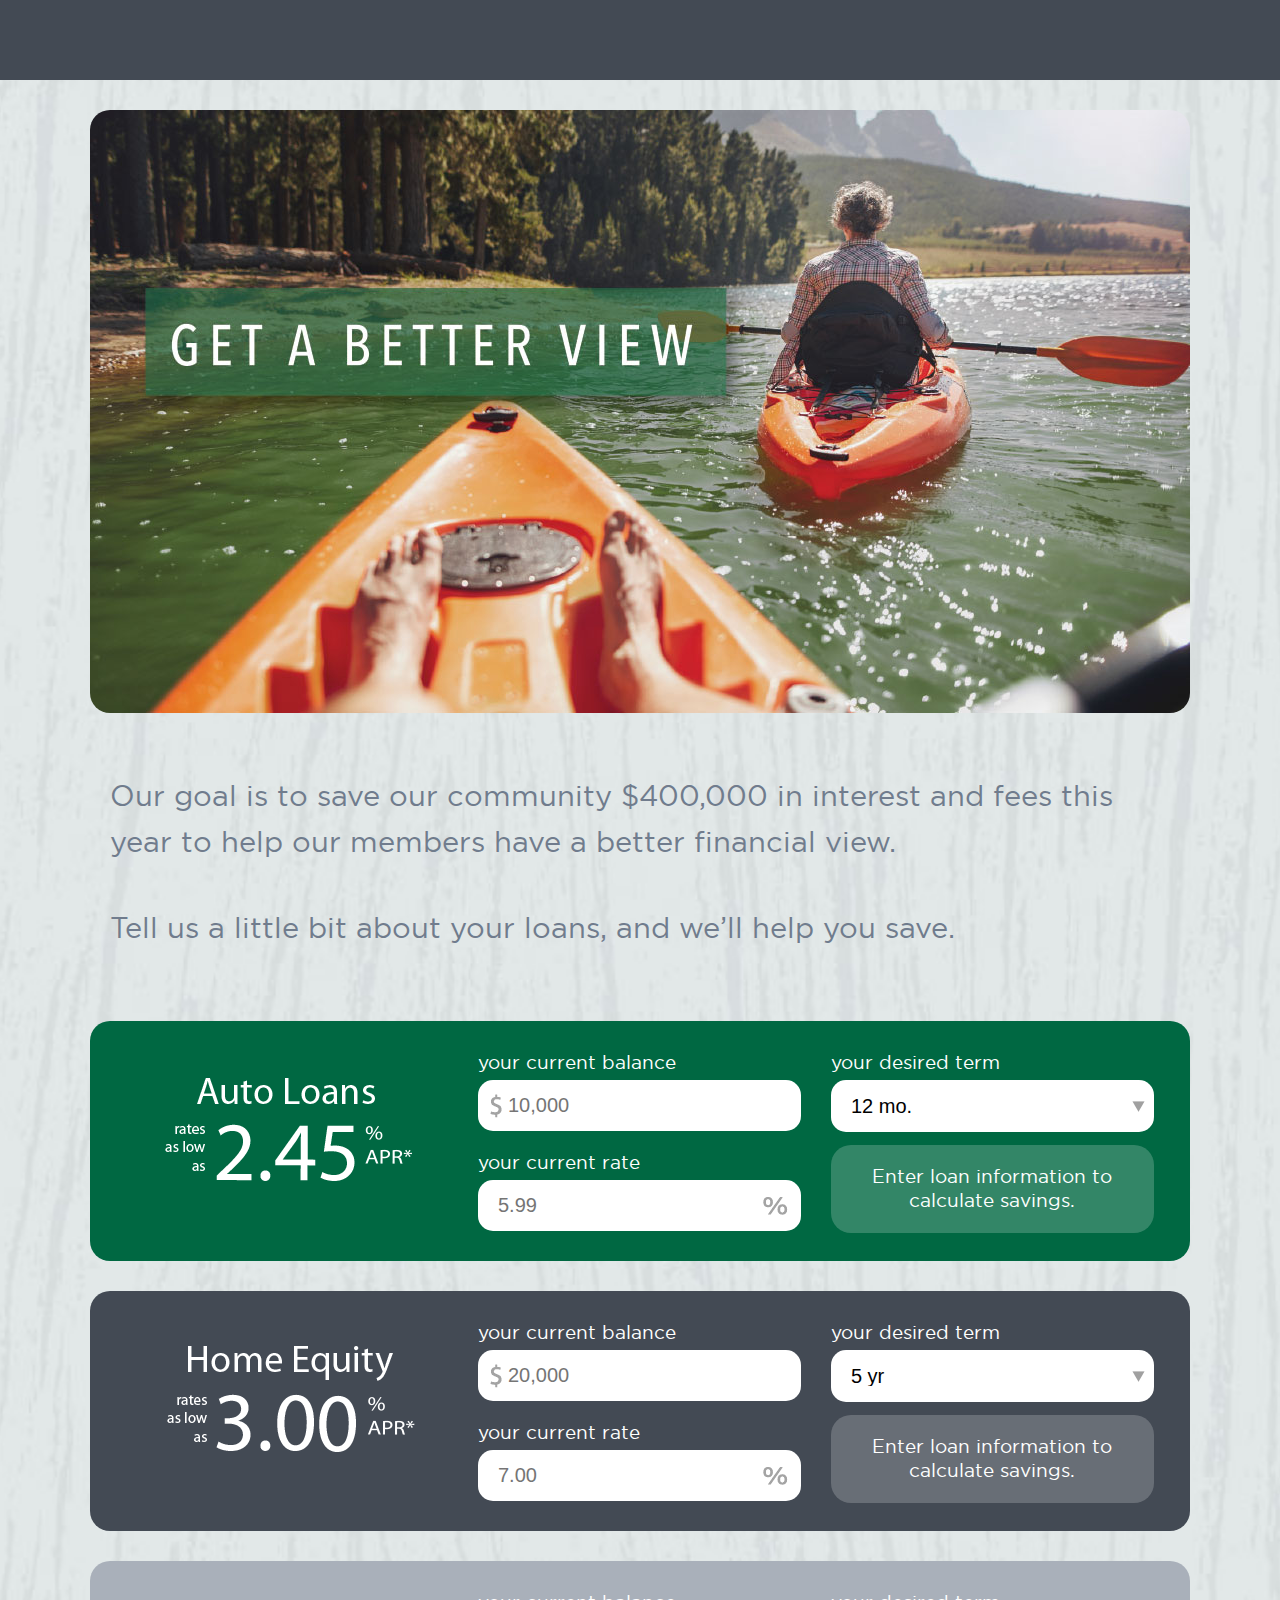
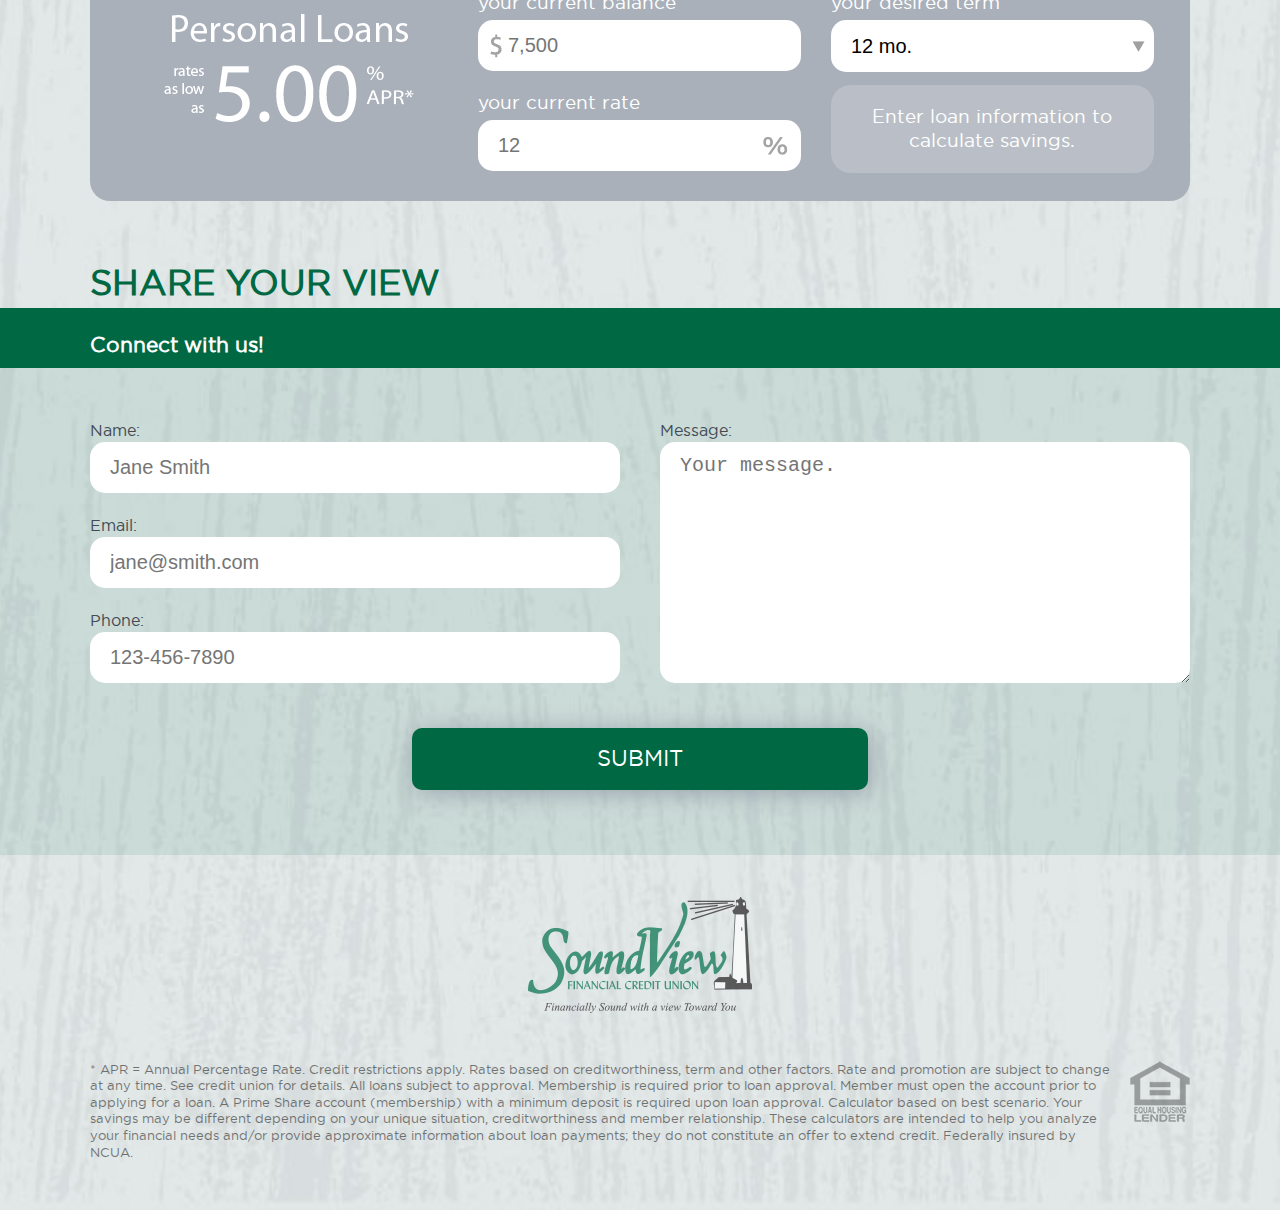
==== index.html @ b841941d "Update term dropdowns." ====
<!doctype html>
<html lang="en-US" class="no-js">
<head>
	<meta charset="utf-8">
	<title>A Better Financial View | Soundview Financial Credit Union</title>

	<meta http-equiv="X-UA-Compatible" content="IE=edge" />
	<meta name="viewport" content="width=device-width, initial-scale=1">
	<link rel="stylesheet" href="css/main.css?v=0">
	<script src="js/head.js"></script>
</head>
<body>
	<main class="container">
		
		<header class="wrap">
			<a href="https://www.soundviewfcu.org/" target="_blank"><img src="img/header.jpg" class="header"></a>
		</header>
		
		<div class="wrap">	
			<div class="tool group">

				<div class="intro group">
					<div class="savings-thermometer" data-giraph-api-key="d02154c5076d093c39c31fca9180da9f"></div>
					<p>Our goal is to save our community $400,000 in interest and fees this year to help our members have a better financial view.</p>
					<p>Tell us a little bit about your loans, and we’ll help you save.</p>
				</div>

				<div class="auto calculator bg-green">
					<div class="third text-center">
						<img src="img/rate-auto.png?v=2">
					</div>
					<div class="third">
						<p><label for="amount">your current balance</label><input type="text" placeholder="10,000" class="amount" /></p>
						<p><label for="rate">your current rate</label><input type="text" placeholder="5.99" class="rate percent" /></p>
						<input type="hidden" class="rate_compare" value="2.45" />
					</div>
					<div class="third">
						<p><label for="term">your desired term</label>
							<select class="term">
								<option value="12m">12 mo.</option>
								<option value="24m">24 mo.</option>
								<option value="36m">36 mo.</option>
								<option value="48m">48 mo.</option>
								<option value="60m">60 mo.</option>
								<option value="72m">72 mo.</option>
							</select>
						</p>
						<div class="result auto"></div>
					</div>
					<div class="group"></div>
				</div>

				<div class="home calculator bg-grey">
					<div class="third text-center">
						<img src="img/rate-home.png">
					</div>
					<div class="third">
						<p><label for="amount">your current balance</label><input type="text" placeholder="20,000" class="amount" /></p>
						<p><label for="rate">your current rate</label><input type="text" placeholder="7.00" class="rate percent" /></p>
						<input type="hidden" class="rate_compare" value="3" />
					</div>
					<div class="third">
						<p><label for="term">your desired term</label>
							<select class="term">
								<option value="5y">5 yr</option>
								<option value="7y">7 yr</option>
								<option value="10y">10 yr</option>
								<option value="15y">15 yr</option>
							</select>
						</p>
						<div class="result home"></div>
					</div>
					<div class="group"></div>
				</div>
				
				<div class="personal calculator bg-grey-light">
					<div class="third text-center">
						<img src="img/rate-personal.png">
					</div>
					<div class="third">
						<p><label for="amount">your current balance</label><input type="text" placeholder="7,500" class="amount" /></p>
						<p><label for="rate">your current rate</label><input type="text" placeholder="12" class="rate percent" /></p>
						<input type="hidden" class="rate_compare" value="5" />
					</div>
					<div class="third">
						<p><label for="term">your desired term</label>
							<select class="term">
								<option value="12m">12 mo.</option>
								<option value="24m">24 mo.</option>
								<option value="36m">36 mo.</option>
								<option value="48m">48 mo.</option>
							</select>
						</p>
						<div class="result personal"></div>
					</div>
					<div class="group"></div>
				</div>


			</div>
		</div>
	
	
		<div class="contact-title">
			<div class="wrap">
				<h2>Share Your View</h2>
			</div>
		</div>
		<div class="bg-green contact-subtitle">
			<div class="wrap">
				<h3>Connect with us!</h3>
			</div>
		</div>
		<div class="bg-green-light contact">
			<div class="wrap">
			<form id="contact" name="contact">
				<strong><div class="error text-red"></div></strong>
				<div class="group">
					<div class="half">
						<p>Name:
							<input type="text" name="name" placeholder="Jane Smith" /></p>
						<p>Email:
							<input type="text" name="email" placeholder="jane@smith.com" /></p>
						<p>Phone:
							<input type="text" name="phone" placeholder="123-456-7890" /></p>
					</div>
					<div class="half">
						<p>Message:
							<textarea name="message" placeholder="Your message."></textarea></p>
					</div>
				</div>
				<p class="text-center"><input type="submit" name="submit" value="Submit" class="btn" /></p>
			</form>
			</div>
		</div>


		<div class="footer-bar text-center">
			<a href="https://www.soundviewfcu.org/" target="_blank"><img src="img/logo.png" /></a>
		</div>

		<div class="fine-print group wrap">
			<img src="img/logo-equal-housing.png">
			* APR = Annual Percentage Rate. Credit restrictions apply. Rates based on creditworthiness, term and other factors. Rate and promotion are subject to change at any time. See credit union for details. All loans subject to approval. Membership is required prior to loan approval.  Member must open the account prior to applying for a loan. A Prime Share account (membership) with a minimum deposit is required upon loan approval. Calculator based on best scenario. Your savings may be different depending on your unique situation, creditworthiness and member relationship. These calculators are intended to help you analyze your financial needs and/or provide approximate information about loan payments; they do not constitute an offer to extend credit.  Federally insured by NCUA.
		</div>

	</main>

<script src="//ajax.googleapis.com/ajax/libs/jquery/1.11.2/jquery.min.js"></script>
<script src="//giraph.io/api/thermometer/v1/js/widget.js?v=1"></script>
<script src="js/main.js?v=0"></script>
</body>
</html>
---- css/main.css ----
@import url("https://fonts.googleapis.com/css?family=Open+Sans:400,400i,700,700i");html,body,div,span,applet,object,iframe,h1,h2,h3,h4,h5,h6,p,blockquote,pre,a,abbr,acronym,address,big,cite,code,del,dfn,em,font,img,ins,kbd,q,s,samp,small,strike,strong,sub,sup,tt,var,dl,dt,dd,ol,ul,li,fieldset,form,label,legend,table,caption,tbody,tfoot,thead,tr,th,td{margin:0;padding:0;border:0;outline:0;font-weight:inherit;font-style:inherit;font-size:100%;font-family:inherit;vertical-align:baseline}:focus{outline:0}body{line-height:1;color:black;background:white}ol,ul{list-style:none}table{border-collapse:separate;border-spacing:0}caption,th,td{text-align:left;font-weight:normal}blockquote:before,blockquote:after,q:before,q:after{content:""}blockquote,q{quotes:"" ""}*,:before,:after{box-sizing:border-box}img,video,iframe{max-width:100%}@font-face{font-family:'Gotham Book';src:url("fonts/gotham-book.eot");src:url("fonts/gotham-book.eot?#iefix") format("embedded-opentype"),url("fonts/gotham-book.woff2") format("woff2"),url("fonts/gotham-book.woff") format("woff"),url("fonts/gotham-book.ttf") format("truetype"),url("fonts/gotham-book.svg#gotham_bookregular") format("svg");font-weight:normal;font-style:normal}.clearfix,.group{zoom:1}.clearfix:before,.clearfix:after,.group:before,.group:after{content:"";display:table}.clearfix,.clearfix:before,.clearfix:after,.group,.group:before,.group:after{clear:both}body{font-family:"Gotham Book", sans-serif;font-weight:400;font-size:85%;line-height:1.5em;color:#434a54;background-color:#eee}@media only screen and (min-width: 1024px){body{font-size:100%}}a{color:#009dc1;text-decoration:none;cursor:pointer}a:hover{color:#00c6f4}h1,h2,h3,h4,h5,h6,p{margin:0;padding:10px 0}h1,h2,h3,h4,h5,h6{font-weight:700;line-height:1.2em}h1{font-size:1.7em;font-family:"Gotham Book", sans-serif;font-weight:400}h2{font-size:1.5em}h3{font-size:1.3em;line-height:1.2em}h3.caps{text-transform:uppercase;padding-top:50px}h4{font-size:1.3em;line-height:1.3em;font-family:"Gotham Book", sans-serif;font-weight:400}strong{font-weight:700}input[type=text],select,textarea{display:block;width:100%;padding:14px 20px;border:0;font-size:20px;line-height:20px;border-radius:15px;-webkit-appearance:none;background:white}input[type=text].amount,select.amount,textarea.amount{background:#fff url("[data-uri]") left center no-repeat;padding:14px 0 14px 30px}input[type=text].percent,select.percent,textarea.percent{background:#fff url("[data-uri]") right center no-repeat}select{background:#fff url([data-uri]) right center no-repeat;padding:16px 20px;width:100%}@media only screen and (min-width: 768px){.sixty,.fourty,.quarter,.three-quarter,.third,.half,.thirty{float:left}.sixty.right,.fourty.right,.quarter.right,.three-quarter.right,.third.right,.half.right,.thirty.right{float:right}.sixty{width:58%;margin:0 2%}.quarter{width:23%}.three-quarter{width:73%;margin:0 2%}.third{width:33.3%;padding:0 15px}.half{width:50%;padding:20px}.thirty{width:28%;margin:0 1%}.fourty{width:38%;margin:0 1%}}.text-center{text-align:center}.text-right{text-align:right}body{border-top:20px solid #434a54;background:url(../img/bg-body.jpg) center center repeat-x;background-size:cover}@media only screen and (min-width: 768px){body{border-top:40px solid #434a54}}@media only screen and (min-width: 1024px){body{border-top:60px solid #434a54}}@media only screen and (min-width: 1100px){body{border-top:80px solid #434a54;padding:30px 0}}.wrap{max-width:1100px;margin:0 auto;position:relative;zoom:1}.wrap:before,.wrap:after{content:"";display:table}.wrap,.wrap:before,.wrap:after{clear:both}header{position:relative;text-align:center}@media only screen and (min-width: 1100px){header{border-radius:20px;overflow:hidden}}header img{display:block}.intro{font-size:1.4em;line-height:1.6em;padding:20px;color:#707c8d}@media only screen and (min-width: 768px){.intro{font-size:1.6em;padding:40px 20px 20px 20px}}@media only screen and (min-width: 1024px){.intro{font-size:1.8em}}.intro p{padding:10px 0}@media only screen and (min-width: 768px){.intro p{padding:20px 0}}.bg-teal{background:#009dc1}.bg-green{background:#006842}.bg-green-light{background:rgba(0,104,66,0.1)}.bg-red{background:#ff130d}.bg-grey{background:#434a54}.bg-grey-light{background:#a9b0ba}.text-teal{color:#009dc1}.text-green{color:#006842}.text-green-light{color:rgba(0,104,66,0.1)}.text-red{color:#ff130d}.text-grey{color:#434a54}.text-grey-light{color:#a9b0ba}.savings-thermometer{margin:0 auto}@media only screen and (min-width: 600px){.savings-thermometer{margin:0 0 10px 20px;float:right}}.tool{padding:0}.tool .calculator{color:white;font-family:"Gotham Book", sans-serif;font-weight:400;background-position:left center;background-repeat:repeat-y;padding:20px}@media only screen and (min-width: 768px){.tool .calculator{font-size:1.2em}.tool .calculator img{margin-top:20px}}@media only screen and (min-width: 1100px){.tool .calculator{border-radius:20px;margin-top:30px}}.tool .calculator button,.tool .calculator input[type=submit],.tool .calculator .btn{width:100%;margin:0 auto}.tool .calculator label{display:inline-block;margin-bottom:5px}.tool .calculator .result{background:rgba(255,255,255,0.2);color:white;border-radius:20px;padding:10px 20px;text-align:center;transition:400ms all ease-in-out}@media only screen and (min-width: 768px){.tool .calculator .result{margin-top:3px}}.tool .calculator .result.calculated{background:rgba(255,255,255,0.5);color:#006842}input[type=submit],button,.btn{font-family:"Gotham Book", sans-serif;font-weight:400;padding:15px;background-color:#006842;background-position:left center;background-repeat:repeat-y;color:white;border:0;border-radius:10px;font-size:1.4em;line-height:1.4em;width:100%;box-sizing:border-box;text-transform:uppercase;display:block;cursor:pointer;text-align:center;position:relative;margin:5px auto 15px;box-shadow:3px 3px 25px #9ba3af}@media only screen and (min-width: 768px){input[type=submit],button,.btn{max-width:40%}}input[type=submit] span,button span,.btn span{display:block}input[type=submit]:after,button:after,.btn:after{content:"";position:absolute;right:5px;top:50%;width:30px;height:30px;margin-top:-15px}input[type=submit]:hover,button:hover,.btn:hover{opacity:.9;color:white}input[type=submit].go-back,button.go-back,.btn.go-back{background-color:#707c8d;font-size:1.5em;color:white}input[type=submit].calculate,input[type=submit].apply,button.calculate,button.apply,.btn.calculate,.btn.apply{background-color:#009dc1}textarea{height:234px}@media only screen and (min-width: 1024px){textarea{height:241px}}.contact-title h2{padding:40px 0 5px 20px;color:#006842;text-transform:uppercase;font-size:25px}@media only screen and (min-width: 768px){.contact-title h2{padding:60px 0 5px 20px;font-size:35px}}@media only screen and (min-width: 1120px){.contact-title h2{padding:60px 0 5px 0}}.contact-subtitle{padding:20px 20px 5px 20px}@media only screen and (min-width: 768px){.contact-subtitle{padding:25px 30px 10px 30px}}@media only screen and (min-width: 1120px){.contact-subtitle{padding:25px 30px 10px 30px}}.contact-subtitle h3{padding:0;color:white}.contact{padding:20px;zoom:1}.contact:before,.contact:after{content:"";display:table}.contact,.contact:before,.contact:after{clear:both}.contact .error{padding:0 20px;font-weight:700}@media only screen and (min-width: 768px){.contact{padding:20px 0 40px 0}}@media only screen and (min-width: 1120px){.contact .wrap{max-width:1140px}}.buttons{padding:0 20px}.footer-bar{padding:40px 20px 20px 20px}.footer-bar img{opacity:.7;transition:400ms opacity ease-in-out}.footer-bar img:hover{opacity:1}.fine-print{padding:20px 20px 30px 20px;font-size:.8em;line-height:1.3em;text-align:left;color:#000;transition:400ms all ease-in-out;opacity:.5}.fine-print:hover{opacity:1}@media only screen and (min-width: 1120px){.fine-print{padding:20px 0}}.fine-print img{float:right;margin:0 0 15px 15px}
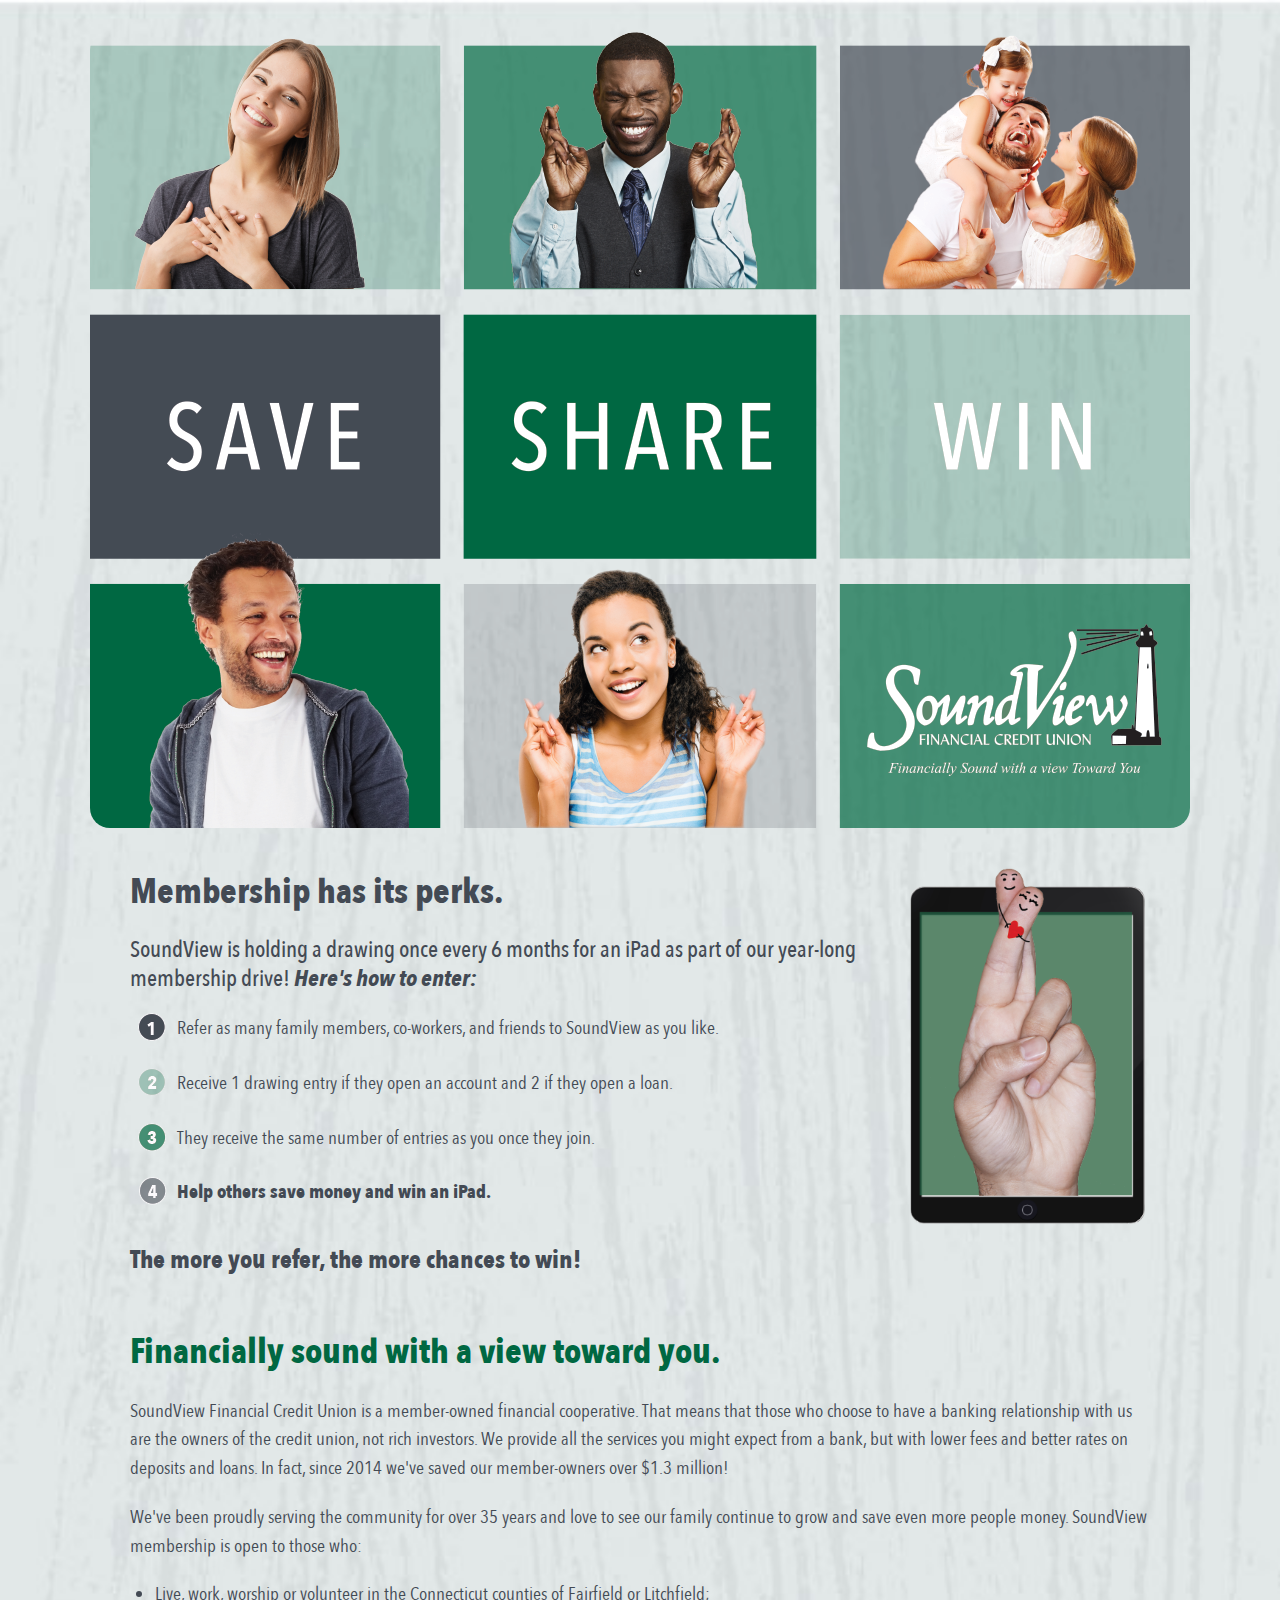
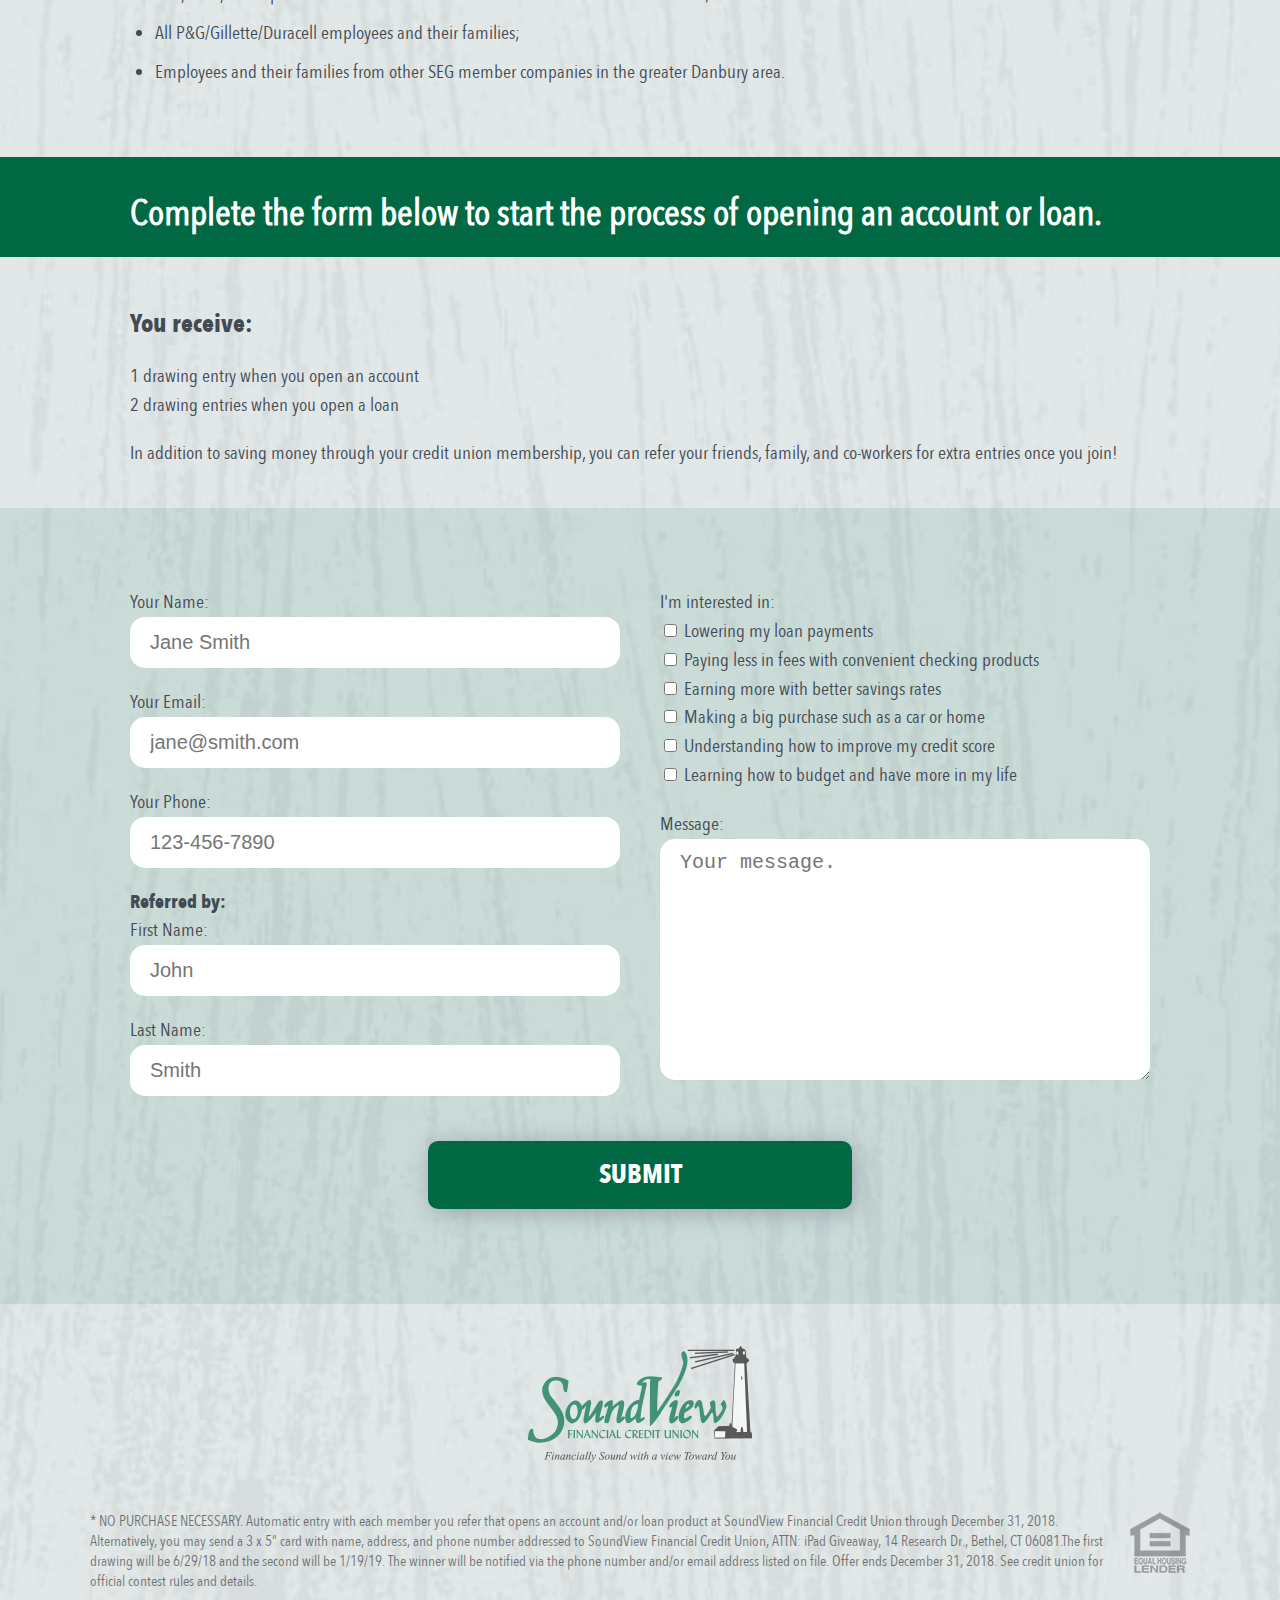
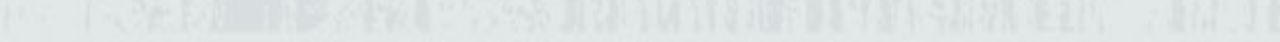
==== commit 977e72af: "Add all new layout components, fonts, form fields, javascript for v2." ====
--- a/index.html
+++ b/index.html
@@ -13,118 +13,84 @@
 	<main class="container">
 		
 		<header class="wrap">
-			<a href="https://www.soundviewfcu.org/" target="_blank"><img src="img/header.jpg" class="header"></a>
+			<a href="https://www.soundviewfcu.org/" target="_blank"><img src="img/header.png" class="header"></a>
 		</header>
 		
 		<div class="wrap">	
-			<div class="tool group">
+			<div class="content group">
 
-				<div class="intro group">
-					<div class="savings-thermometer" data-giraph-api-key="d02154c5076d093c39c31fca9180da9f"></div>
-					<p>Our goal is to save our community $400,000 in interest and fees this year to help our members have a better financial view.</p>
-					<p>Tell us a little bit about your loans, and we’ll help you save.</p>
+				<div class="quarter right">
+					<img src="img/ipad.png" class="ipad">
+				</div>
+				<div class="three-quarter right">
+					<h2>Membership has its perks.</h2>
+					<p class="large">SoundView is holding a drawing once every 6 months for an iPad as part of our year-long membership drive! <strong><em>Here's how to enter:</em></strong></p>
+					<div class="bullet-image"><img src="img/1.png"></div>
+					<div class="bullet-text">Refer as many family members, co-workers, and friends to SoundView as you like.</div>
+					<div class="bullet-image"><img src="img/2.png"></div>
+					<div class="bullet-text">Receive 1 drawing entry if they open an account and 2 if they open a loan.</div>
+					<div class="bullet-image"><img src="img/3.png"></div>
+					<div class="bullet-text">They receive the same number of entries as you once they join.</div>
+					<div class="bullet-image"><img src="img/4.png"></div>
+					<div class="bullet-text"><strong>Help others save money and win an iPad.</strong></div>
+					<div class="group"><h3>The more you refer, the more chances to win!</h3></div>
 				</div>
 
-				<div class="auto calculator bg-green">
-					<div class="third text-center">
-						<img src="img/rate-auto.png?v=2">
-					</div>
-					<div class="third">
-						<p><label for="amount">your current balance</label><input type="text" placeholder="10,000" class="amount" /></p>
-						<p><label for="rate">your current rate</label><input type="text" placeholder="5.99" class="rate percent" /></p>
-						<input type="hidden" class="rate_compare" value="2.45" />
-					</div>
-					<div class="third">
-						<p><label for="term">your desired term</label>
-							<select class="term">
-								<option value="12m">12 mo.</option>
-								<option value="24m">24 mo.</option>
-								<option value="36m">36 mo.</option>
-								<option value="48m">48 mo.</option>
-								<option value="60m">60 mo.</option>
-								<option value="72m">72 mo.</option>
-							</select>
-						</p>
-						<div class="result auto"></div>
-					</div>
-					<div class="group"></div>
+				<div class="group more-info">
+					<h2>Financially sound with a view toward you.</h2>
+					<p>SoundView Financial Credit Union is a member-owned financial cooperative. That means that those who choose to have a banking relationship with us are the owners of the credit union, not rich investors. We provide all the services you might expect from a bank, but with lower fees and better rates on deposits and loans. In fact, since 2014 we've saved our member-owners over $1.3 million!</p>
+					<p>We've been proudly serving the community for over 35 years and love to see our family continue to grow and save even more people money. SoundView membership is open to those who:</p>
+					<ul>
+						<li>Live, work, worship or volunteer in the Connecticut counties of Fairfield or Litchfield;</li>
+						<li>All P&amp;G/Gillette/Duracell employees and their families;</li>
+						<li>Employees and their families from other SEG member companies in the greater Danbury area.</li>
+					</ul>
 				</div>
-
-				<div class="home calculator bg-grey">
-					<div class="third text-center">
-						<img src="img/rate-home.png">
-					</div>
-					<div class="third">
-						<p><label for="amount">your current balance</label><input type="text" placeholder="20,000" class="amount" /></p>
-						<p><label for="rate">your current rate</label><input type="text" placeholder="7.00" class="rate percent" /></p>
-						<input type="hidden" class="rate_compare" value="3" />
-					</div>
-					<div class="third">
-						<p><label for="term">your desired term</label>
-							<select class="term">
-								<option value="5y">5 yr</option>
-								<option value="7y">7 yr</option>
-								<option value="10y">10 yr</option>
-								<option value="15y">15 yr</option>
-							</select>
-						</p>
-						<div class="result home"></div>
-					</div>
-					<div class="group"></div>
-				</div>
-				
-				<div class="personal calculator bg-grey-light">
-					<div class="third text-center">
-						<img src="img/rate-personal.png">
-					</div>
-					<div class="third">
-						<p><label for="amount">your current balance</label><input type="text" placeholder="7,500" class="amount" /></p>
-						<p><label for="rate">your current rate</label><input type="text" placeholder="12" class="rate percent" /></p>
-						<input type="hidden" class="rate_compare" value="5" />
-					</div>
-					<div class="third">
-						<p><label for="term">your desired term</label>
-							<select class="term">
-								<option value="12m">12 mo.</option>
-								<option value="24m">24 mo.</option>
-								<option value="36m">36 mo.</option>
-								<option value="48m">48 mo.</option>
-							</select>
-						</p>
-						<div class="result personal"></div>
-					</div>
-					<div class="group"></div>
-				</div>
-
 
 			</div>
 		</div>
 	
 	
-		<div class="contact-title">
+		<div class="bg-green contact-title">
 			<div class="wrap">
-				<h2>Share Your View</h2>
+				<h3>Complete the form below to start the process of opening an account or loan.</h3>
 			</div>
 		</div>
-		<div class="bg-green contact-subtitle">
-			<div class="wrap">
-				<h3>Connect with us!</h3>
+		<div class="wrap">	
+			<div class="content">
+				<h3>You receive:</h3>
+				<p>1 drawing entry when you open an account<br>
+				2 drawing entries when you open a loan</p>
+				<p>In addition to saving money through your credit union membership, you can refer your friends, family, and co-workers for extra entries once you join!</p>
 			</div>
 		</div>
 		<div class="bg-green-light contact">
-			<div class="wrap">
+			<div class="wrap content">
 			<form id="contact" name="contact">
 				<strong><div class="error text-red"></div></strong>
 				<div class="group">
 					<div class="half">
-						<p>Name:
+						<p>Your Name:
 							<input type="text" name="name" placeholder="Jane Smith" /></p>
-						<p>Email:
+						<p>Your Email:
 							<input type="text" name="email" placeholder="jane@smith.com" /></p>
-						<p>Phone:
+						<p>Your Phone:
 							<input type="text" name="phone" placeholder="123-456-7890" /></p>
+						<p><strong>Referred by:</strong><br>
+							First Name:
+							<input type="text" name="referred-fname" placeholder="John" /></p>
+						<p>Last Name:
+							<input type="text" name="referred-lname" placeholder="Smith" /></p>
 					</div>
 					<div class="half">
+						<p>I'm interested in:<br>
+							<label><input type="checkbox" name="reason" value="lower-payments"> Lowering my loan payments</label><br>
+							<label><input type="checkbox" name="reason" value="pay-less-fees"> Paying less in fees with convenient checking products</label><br>
+							<label><input type="checkbox" name="reason" value="earning-more-savings"> Earning more with better savings rates</label><br>
+							<label><input type="checkbox" name="reason" value="make-purchase"> Making a big purchase such as a car or home</label><br>
+							<label><input type="checkbox" name="reason" value="improve-credit"> Understanding how to improve my credit score</label><br>
+							<label><input type="checkbox" name="reason" value="learn-to-budget"> Learning how to budget and have more in my life</label>
+						</p>
 						<p>Message:
 							<textarea name="message" placeholder="Your message."></textarea></p>
 					</div>
@@ -141,13 +107,12 @@
 
 		<div class="fine-print group wrap">
 			<img src="img/logo-equal-housing.png">
-			* APR = Annual Percentage Rate. Credit restrictions apply. Rates based on creditworthiness, term and other factors. Rate and promotion are subject to change at any time. See credit union for details. All loans subject to approval. Membership is required prior to loan approval.  Member must open the account prior to applying for a loan. A Prime Share account (membership) with a minimum deposit is required upon loan approval. Calculator based on best scenario. Your savings may be different depending on your unique situation, creditworthiness and member relationship. These calculators are intended to help you analyze your financial needs and/or provide approximate information about loan payments; they do not constitute an offer to extend credit.  Federally insured by NCUA.
+			* NO PURCHASE NECESSARY. Automatic entry with each member you refer that opens an account and/or loan product at SoundView Financial Credit Union through December 31, 2018. Alternatively, you may send a 3 x 5” card with name, address, and phone number addressed to SoundView Financial Credit Union, ATTN: iPad Giveaway, 14 Research Dr., Bethel, CT 06081.The first drawing will be 6/29/18 and the second will be 1/19/19.  The winner will be notified via the phone number and/or email address listed on file. Offer ends December 31, 2018. See credit union for official contest rules and details.
 		</div>
 
 	</main>
 
 <script src="//ajax.googleapis.com/ajax/libs/jquery/1.11.2/jquery.min.js"></script>
-<script src="//giraph.io/api/thermometer/v1/js/widget.js?v=1"></script>
 <script src="js/main.js?v=0"></script>
 </body>
 </html>--- a/css/main.css
+++ b/css/main.css
@@ -1 +1 @@
-@import url("https://fonts.googleapis.com/css?family=Open+Sans:400,400i,700,700i");html,body,div,span,applet,object,iframe,h1,h2,h3,h4,h5,h6,p,blockquote,pre,a,abbr,acronym,address,big,cite,code,del,dfn,em,font,img,ins,kbd,q,s,samp,small,strike,strong,sub,sup,tt,var,dl,dt,dd,ol,ul,li,fieldset,form,label,legend,table,caption,tbody,tfoot,thead,tr,th,td{margin:0;padding:0;border:0;outline:0;font-weight:inherit;font-style:inherit;font-size:100%;font-family:inherit;vertical-align:baseline}:focus{outline:0}body{line-height:1;color:black;background:white}ol,ul{list-style:none}table{border-collapse:separate;border-spacing:0}caption,th,td{text-align:left;font-weight:normal}blockquote:before,blockquote:after,q:before,q:after{content:""}blockquote,q{quotes:"" ""}*,:before,:after{box-sizing:border-box}img,video,iframe{max-width:100%}@font-face{font-family:'Gotham Book';src:url("fonts/gotham-book.eot");src:url("fonts/gotham-book.eot?#iefix") format("embedded-opentype"),url("fonts/gotham-book.woff2") format("woff2"),url("fonts/gotham-book.woff") format("woff"),url("fonts/gotham-book.ttf") format("truetype"),url("fonts/gotham-book.svg#gotham_bookregular") format("svg");font-weight:normal;font-style:normal}.clearfix,.group{zoom:1}.clearfix:before,.clearfix:after,.group:before,.group:after{content:"";display:table}.clearfix,.clearfix:before,.clearfix:after,.group,.group:before,.group:after{clear:both}body{font-family:"Gotham Book", sans-serif;font-weight:400;font-size:85%;line-height:1.5em;color:#434a54;background-color:#eee}@media only screen and (min-width: 1024px){body{font-size:100%}}a{color:#009dc1;text-decoration:none;cursor:pointer}a:hover{color:#00c6f4}h1,h2,h3,h4,h5,h6,p{margin:0;padding:10px 0}h1,h2,h3,h4,h5,h6{font-weight:700;line-height:1.2em}h1{font-size:1.7em;font-family:"Gotham Book", sans-serif;font-weight:400}h2{font-size:1.5em}h3{font-size:1.3em;line-height:1.2em}h3.caps{text-transform:uppercase;padding-top:50px}h4{font-size:1.3em;line-height:1.3em;font-family:"Gotham Book", sans-serif;font-weight:400}strong{font-weight:700}input[type=text],select,textarea{display:block;width:100%;padding:14px 20px;border:0;font-size:20px;line-height:20px;border-radius:15px;-webkit-appearance:none;background:white}input[type=text].amount,select.amount,textarea.amount{background:#fff url("[data-uri]") left center no-repeat;padding:14px 0 14px 30px}input[type=text].percent,select.percent,textarea.percent{background:#fff url("[data-uri]") right center no-repeat}select{background:#fff url([data-uri]) right center no-repeat;padding:16px 20px;width:100%}@media only screen and (min-width: 768px){.sixty,.fourty,.quarter,.three-quarter,.third,.half,.thirty{float:left}.sixty.right,.fourty.right,.quarter.right,.three-quarter.right,.third.right,.half.right,.thirty.right{float:right}.sixty{width:58%;margin:0 2%}.quarter{width:23%}.three-quarter{width:73%;margin:0 2%}.third{width:33.3%;padding:0 15px}.half{width:50%;padding:20px}.thirty{width:28%;margin:0 1%}.fourty{width:38%;margin:0 1%}}.text-center{text-align:center}.text-right{text-align:right}body{border-top:20px solid #434a54;background:url(../img/bg-body.jpg) center center repeat-x;background-size:cover}@media only screen and (min-width: 768px){body{border-top:40px solid #434a54}}@media only screen and (min-width: 1024px){body{border-top:60px solid #434a54}}@media only screen and (min-width: 1100px){body{border-top:80px solid #434a54;padding:30px 0}}.wrap{max-width:1100px;margin:0 auto;position:relative;zoom:1}.wrap:before,.wrap:after{content:"";display:table}.wrap,.wrap:before,.wrap:after{clear:both}header{position:relative;text-align:center}@media only screen and (min-width: 1100px){header{border-radius:20px;overflow:hidden}}header img{display:block}.intro{font-size:1.4em;line-height:1.6em;padding:20px;color:#707c8d}@media only screen and (min-width: 768px){.intro{font-size:1.6em;padding:40px 20px 20px 20px}}@media only screen and (min-width: 1024px){.intro{font-size:1.8em}}.intro p{padding:10px 0}@media only screen and (min-width: 768px){.intro p{padding:20px 0}}.bg-teal{background:#009dc1}.bg-green{background:#006842}.bg-green-light{background:rgba(0,104,66,0.1)}.bg-red{background:#ff130d}.bg-grey{background:#434a54}.bg-grey-light{background:#a9b0ba}.text-teal{color:#009dc1}.text-green{color:#006842}.text-green-light{color:rgba(0,104,66,0.1)}.text-red{color:#ff130d}.text-grey{color:#434a54}.text-grey-light{color:#a9b0ba}.savings-thermometer{margin:0 auto}@media only screen and (min-width: 600px){.savings-thermometer{margin:0 0 10px 20px;float:right}}.tool{padding:0}.tool .calculator{color:white;font-family:"Gotham Book", sans-serif;font-weight:400;background-position:left center;background-repeat:repeat-y;padding:20px}@media only screen and (min-width: 768px){.tool .calculator{font-size:1.2em}.tool .calculator img{margin-top:20px}}@media only screen and (min-width: 1100px){.tool .calculator{border-radius:20px;margin-top:30px}}.tool .calculator button,.tool .calculator input[type=submit],.tool .calculator .btn{width:100%;margin:0 auto}.tool .calculator label{display:inline-block;margin-bottom:5px}.tool .calculator .result{background:rgba(255,255,255,0.2);color:white;border-radius:20px;padding:10px 20px;text-align:center;transition:400ms all ease-in-out}@media only screen and (min-width: 768px){.tool .calculator .result{margin-top:3px}}.tool .calculator .result.calculated{background:rgba(255,255,255,0.5);color:#006842}input[type=submit],button,.btn{font-family:"Gotham Book", sans-serif;font-weight:400;padding:15px;background-color:#006842;background-position:left center;background-repeat:repeat-y;color:white;border:0;border-radius:10px;font-size:1.4em;line-height:1.4em;width:100%;box-sizing:border-box;text-transform:uppercase;display:block;cursor:pointer;text-align:center;position:relative;margin:5px auto 15px;box-shadow:3px 3px 25px #9ba3af}@media only screen and (min-width: 768px){input[type=submit],button,.btn{max-width:40%}}input[type=submit] span,button span,.btn span{display:block}input[type=submit]:after,button:after,.btn:after{content:"";position:absolute;right:5px;top:50%;width:30px;height:30px;margin-top:-15px}input[type=submit]:hover,button:hover,.btn:hover{opacity:.9;color:white}input[type=submit].go-back,button.go-back,.btn.go-back{background-color:#707c8d;font-size:1.5em;color:white}input[type=submit].calculate,input[type=submit].apply,button.calculate,button.apply,.btn.calculate,.btn.apply{background-color:#009dc1}textarea{height:234px}@media only screen and (min-width: 1024px){textarea{height:241px}}.contact-title h2{padding:40px 0 5px 20px;color:#006842;text-transform:uppercase;font-size:25px}@media only screen and (min-width: 768px){.contact-title h2{padding:60px 0 5px 20px;font-size:35px}}@media only screen and (min-width: 1120px){.contact-title h2{padding:60px 0 5px 0}}.contact-subtitle{padding:20px 20px 5px 20px}@media only screen and (min-width: 768px){.contact-subtitle{padding:25px 30px 10px 30px}}@media only screen and (min-width: 1120px){.contact-subtitle{padding:25px 30px 10px 30px}}.contact-subtitle h3{padding:0;color:white}.contact{padding:20px;zoom:1}.contact:before,.contact:after{content:"";display:table}.contact,.contact:before,.contact:after{clear:both}.contact .error{padding:0 20px;font-weight:700}@media only screen and (min-width: 768px){.contact{padding:20px 0 40px 0}}@media only screen and (min-width: 1120px){.contact .wrap{max-width:1140px}}.buttons{padding:0 20px}.footer-bar{padding:40px 20px 20px 20px}.footer-bar img{opacity:.7;transition:400ms opacity ease-in-out}.footer-bar img:hover{opacity:1}.fine-print{padding:20px 20px 30px 20px;font-size:.8em;line-height:1.3em;text-align:left;color:#000;transition:400ms all ease-in-out;opacity:.5}.fine-print:hover{opacity:1}@media only screen and (min-width: 1120px){.fine-print{padding:20px 0}}.fine-print img{float:right;margin:0 0 15px 15px}
+html,body,div,span,applet,object,iframe,h1,h2,h3,h4,h5,h6,p,blockquote,pre,a,abbr,acronym,address,big,cite,code,del,dfn,em,font,img,ins,kbd,q,s,samp,small,strike,strong,sub,sup,tt,var,dl,dt,dd,ol,ul,li,fieldset,form,label,legend,table,caption,tbody,tfoot,thead,tr,th,td{margin:0;padding:0;border:0;outline:0;font-weight:inherit;font-style:inherit;font-size:100%;font-family:inherit;vertical-align:baseline}:focus{outline:0}body{line-height:1;color:black;background:white}ol,ul{list-style:none}table{border-collapse:separate;border-spacing:0}caption,th,td{text-align:left;font-weight:normal}blockquote:before,blockquote:after,q:before,q:after{content:""}blockquote,q{quotes:"" ""}*,:before,:after{box-sizing:border-box}img,video,iframe{max-width:100%}@font-face{font-family:'Avenir Next Condensed bold';src:url("fonts/avenir-next-condensed-bold.eot");src:url("fonts/avenir-next-condensed-bold.eot?#iefix") format("embedded-opentype"),url("fonts/avenir-next-condensed-bold.woff2") format("woff2"),url("fonts/avenir-next-condensed-bold.woff") format("woff"),url("fonts/avenir-next-condensed-bold.ttf") format("truetype");font-weight:bold;font-style:normal}@font-face{font-family:'Avenir Next Condensed italic';src:url("fonts/avenir-next-condensed-italic.eot");src:url("fonts/avenir-next-condensed-italic.eot?#iefix") format("embedded-opentype"),url("fonts/avenir-next-condensed-italic.woff2") format("woff2"),url("fonts/avenir-next-condensed-italic.woff") format("woff"),url("fonts/avenir-next-condensed-italic.ttf") format("truetype");font-weight:normal;font-style:italic}@font-face{font-family:'Avenir Next Condensed';src:url("fonts/avenir-next-condensed.eot");src:url("fonts/avenir-next-condensed.eot?#iefix") format("embedded-opentype"),url("fonts/avenir-next-condensed.woff2") format("woff2"),url("fonts/avenir-next-condensed.woff") format("woff"),url("fonts/avenir-next-condensed.ttf") format("truetype");font-weight:normal;font-style:normal}@font-face{font-family:'Avenir Next Condensed Bold Italic';src:url("fonts/avenir-next-condensed-bold-italic.eot");src:url("fonts/avenir-next-condensed-bold-italic.eot?#iefix") format("embedded-opentype"),url("fonts/avenir-next-condensed-bold-italic.woff2") format("woff2"),url("fonts/avenir-next-condensed-bold-italic.woff") format("woff"),url("fonts/avenir-next-condensed-bold-italic.ttf") format("truetype");font-weight:bold;font-style:italic}@font-face{font-family:'Avenir Next Condensed Medium';src:url("fonts/avenir-next-condensed-medium.eot");src:url("fonts/avenir-next-condensed-medium.eot?#iefix") format("embedded-opentype"),url("fonts/avenir-next-condensed-medium.woff2") format("woff2"),url("fonts/avenir-next-condensed-medium.woff") format("woff"),url("fonts/avenir-next-condensed-medium.ttf") format("truetype");font-weight:500;font-style:normal}.clearfix,.group{zoom:1}.clearfix:before,.clearfix:after,.group:before,.group:after{content:"";display:table}.clearfix,.clearfix:before,.clearfix:after,.group,.group:before,.group:after{clear:both}body{font-family:"Avenir Next Condensed", sans-serif;font-size:100%;line-height:1.5em;color:#434a54;background-color:#eee}@media only screen and (min-width: 1024px){body{font-size:120%}}a{color:#009dc1;text-decoration:none;cursor:pointer}a:hover{color:#00c6f4}h1,h2,h3,h4,h5,h6,p{margin:0;padding:10px 0}h1,h2,h3,h4,h5,h6{font-weight:700;line-height:1.2em}h1{font-size:1.7em;font-family:"Avenir Next Condensed", sans-serif}h2{font-size:1.5em}h3{font-size:1.3em;line-height:1.2em}h3.caps{text-transform:uppercase;padding-top:50px}h4{font-size:1.3em;line-height:1.3em;font-family:"Avenir Next Condensed", sans-serif}p.large{font-size:1.2em;font-family:"Avenir Next Condensed Medium", sans-serif}strong{font-family:"Avenir Next Condensed Bold", sans-serif}em{font-family:"Avenir Next Condensed Italic", sans-serif}strong em,em strong{font-family:"Avenir Next Condensed Bold Italic", sans-serif}input[type=text],select,textarea{display:block;width:100%;padding:14px 20px;border:0;font-size:20px;line-height:20px;border-radius:15px;-webkit-appearance:none;background:white}input[type=text].amount,select.amount,textarea.amount{background:#fff url("[data-uri]") left center no-repeat;padding:14px 0 14px 30px}input[type=text].percent,select.percent,textarea.percent{background:#fff url("[data-uri]") right center no-repeat}select{background:#fff url([data-uri]) right center no-repeat;padding:16px 20px;width:100%}@media only screen and (min-width: 768px){.sixty,.fourty,.quarter,.three-quarter,.third,.half,.thirty,.two-third{float:left}.sixty.right,.fourty.right,.quarter.right,.three-quarter.right,.third.right,.half.right,.thirty.right,.two-third.right{float:right}.sixty{width:58%;margin:0 2%}.quarter{width:25%;padding:0 5px}.three-quarter{width:75%;padding:0 15px}.third{width:33.3%;padding:0 15px}.two-third{width:66.66%;padding:0 15px}.half{width:50%;padding:20px}.thirty{width:28%;margin:0 1%}.fourty{width:38%;margin:0 1%}}.text-center{text-align:center}.text-right{text-align:right}body{background:url(../img/bg-body.jpg) center center repeat-x;background-size:cover}@media only screen and (min-width: 1100px){body{padding:30px 0}}.bg-teal{background:#009dc1}.bg-green{background:#006842}.bg-green-light{background:rgba(0,104,66,0.1)}.bg-red{background:#ff130d}.bg-grey{background:#434a54}.bg-grey-light{background:#a9b0ba}.text-teal{color:#009dc1}.text-green{color:#006842}.text-green-light{color:rgba(0,104,66,0.1)}.text-red{color:#ff130d}.text-grey{color:#434a54}.text-grey-light{color:#a9b0ba}.wrap{max-width:1100px;margin:0 auto;position:relative;zoom:1}.wrap:before,.wrap:after{content:"";display:table}.wrap,.wrap:before,.wrap:after{clear:both}header{position:relative;text-align:center}@media only screen and (min-width: 1100px){header{border-radius:20px;overflow:hidden}}header img{display:block}.intro{font-size:1.4em;line-height:1.6em;padding:20px;color:#707c8d}@media only screen and (min-width: 768px){.intro{font-size:1.6em;padding:40px 20px 20px 20px}}@media only screen and (min-width: 1024px){.intro{font-size:1.8em}}.intro p{padding:10px 0}@media only screen and (min-width: 768px){.intro p{padding:20px 0}}.content{padding:20px}@media only screen and (min-width: 768px){.content{padding:30px 40px}}.content h2{font-family:"Avenir Next Condensed Bold", sans-serif;font-size:1.8em;line-height:1.4em}.content h3{font-family:"Avenir Next Condensed Bold", sans-serif;font-size:1.3em;line-height:1.4em;padding:20px 0 10px 0}@media only screen and (min-width: 768px){.content .ipad{padding:10px 0 10px 10px;float:right}}.content .bullet-image{float:left;width:10%;clear:left;text-align:right;padding:8px 0}@media only screen and (min-width: 768px){.content .bullet-image{width:5%}}.content .bullet-text{float:left;width:90%;padding:10px}@media only screen and (min-width: 768px){.content .bullet-text{width:95%}}.content .three-quarter{padding:0 30px 0 0}.content .more-info{padding:30px 0 0 0}.content .more-info h2{color:#006842}.content ul{list-style-type:disc;padding:5px 0 5px 25px}.content ul li{padding:5px 0}input[type=submit],button,.btn{font-family:"Avenir Next Condensed Bold", sans-serif;padding:15px;background-color:#006842;background-position:left center;background-repeat:repeat-y;color:white;border:0;border-radius:10px;font-size:1.4em;line-height:1.4em;width:100%;box-sizing:border-box;text-transform:uppercase;display:block;cursor:pointer;text-align:center;position:relative;margin:5px auto 15px;box-shadow:3px 3px 25px #9ba3af}@media only screen and (min-width: 768px){input[type=submit],button,.btn{max-width:40%}}input[type=submit] span,button span,.btn span{display:block}input[type=submit]:after,button:after,.btn:after{content:"";position:absolute;right:5px;top:50%;width:30px;height:30px;margin-top:-15px}input[type=submit]:hover,button:hover,.btn:hover{opacity:.9;color:white}input[type=submit].go-back,button.go-back,.btn.go-back{background-color:#707c8d;font-size:1.5em;color:white}input[type=submit].calculate,input[type=submit].apply,button.calculate,button.apply,.btn.calculate,.btn.apply{background-color:#009dc1}textarea{height:234px}@media only screen and (min-width: 1024px){textarea{height:241px}}.contact-title{margin-top:30px;font-size:1.5em;padding:20px 20px 5px 20px}@media only screen and (min-width: 768px){.contact-title{padding:25px 30px 10px 30px}}@media only screen and (min-width: 1120px){.contact-title{padding:25px 30px 10px 30px}}.contact-title h3{padding:0 20px;color:white}@media only screen and (min-width: 768px){.contact-title h3{padding:10px 40px}}.contact{padding:20px;zoom:1}.contact:before,.contact:after{content:"";display:table}.contact,.contact:before,.contact:after{clear:both}.contact .error{padding:0 20px;font-family:"Avenir Next Condensed Bold", sans-serif}@media only screen and (min-width: 768px){.contact{padding:20px 0 40px 0}}@media only screen and (min-width: 1120px){.contact .wrap{max-width:1140px}}.buttons{padding:0 20px}.footer-bar{padding:40px 20px 20px 20px}.footer-bar img{opacity:.7;transition:400ms opacity ease-in-out}.footer-bar img:hover{opacity:1}.fine-print{padding:20px 20px 30px 20px;font-size:.8em;line-height:1.3em;text-align:left;color:#000;transition:400ms all ease-in-out;opacity:.5}.fine-print:hover{opacity:1}@media only screen and (min-width: 1120px){.fine-print{padding:20px 0}}.fine-print img{float:right;margin:0 0 15px 15px}
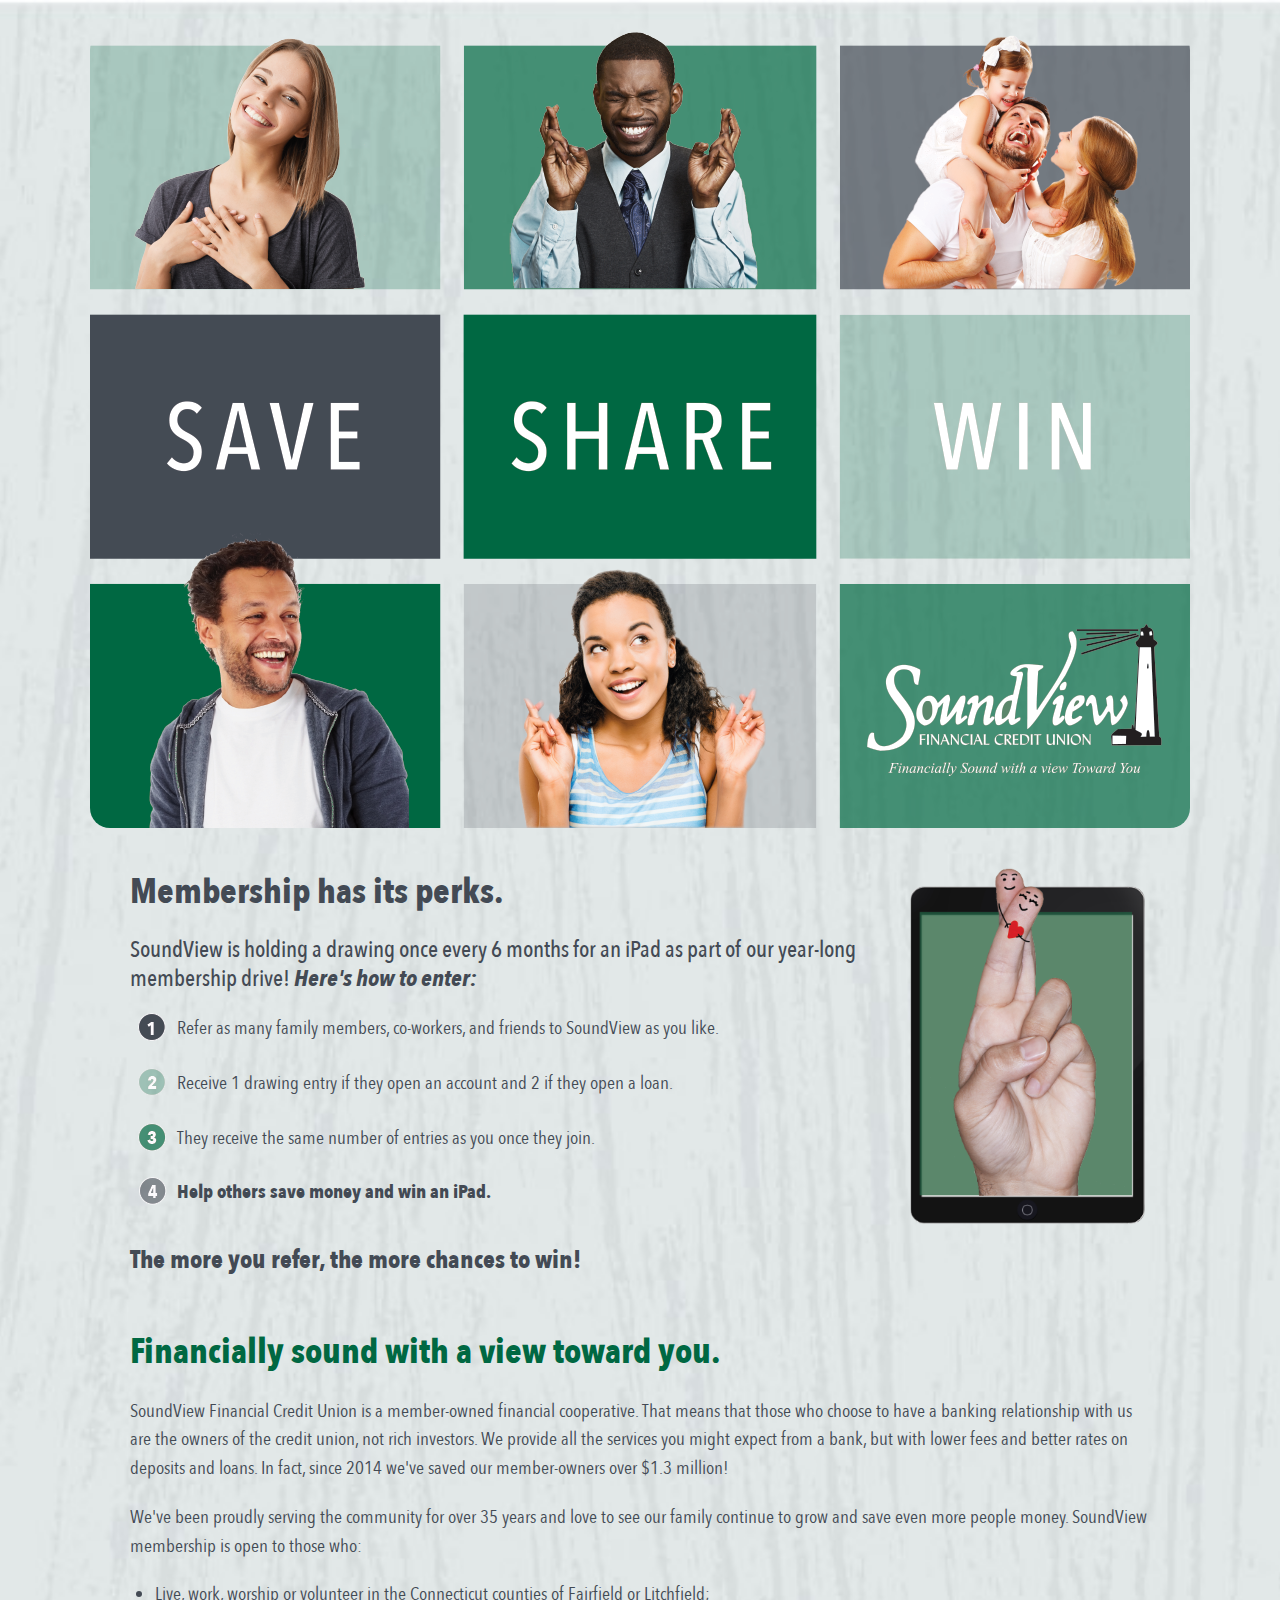
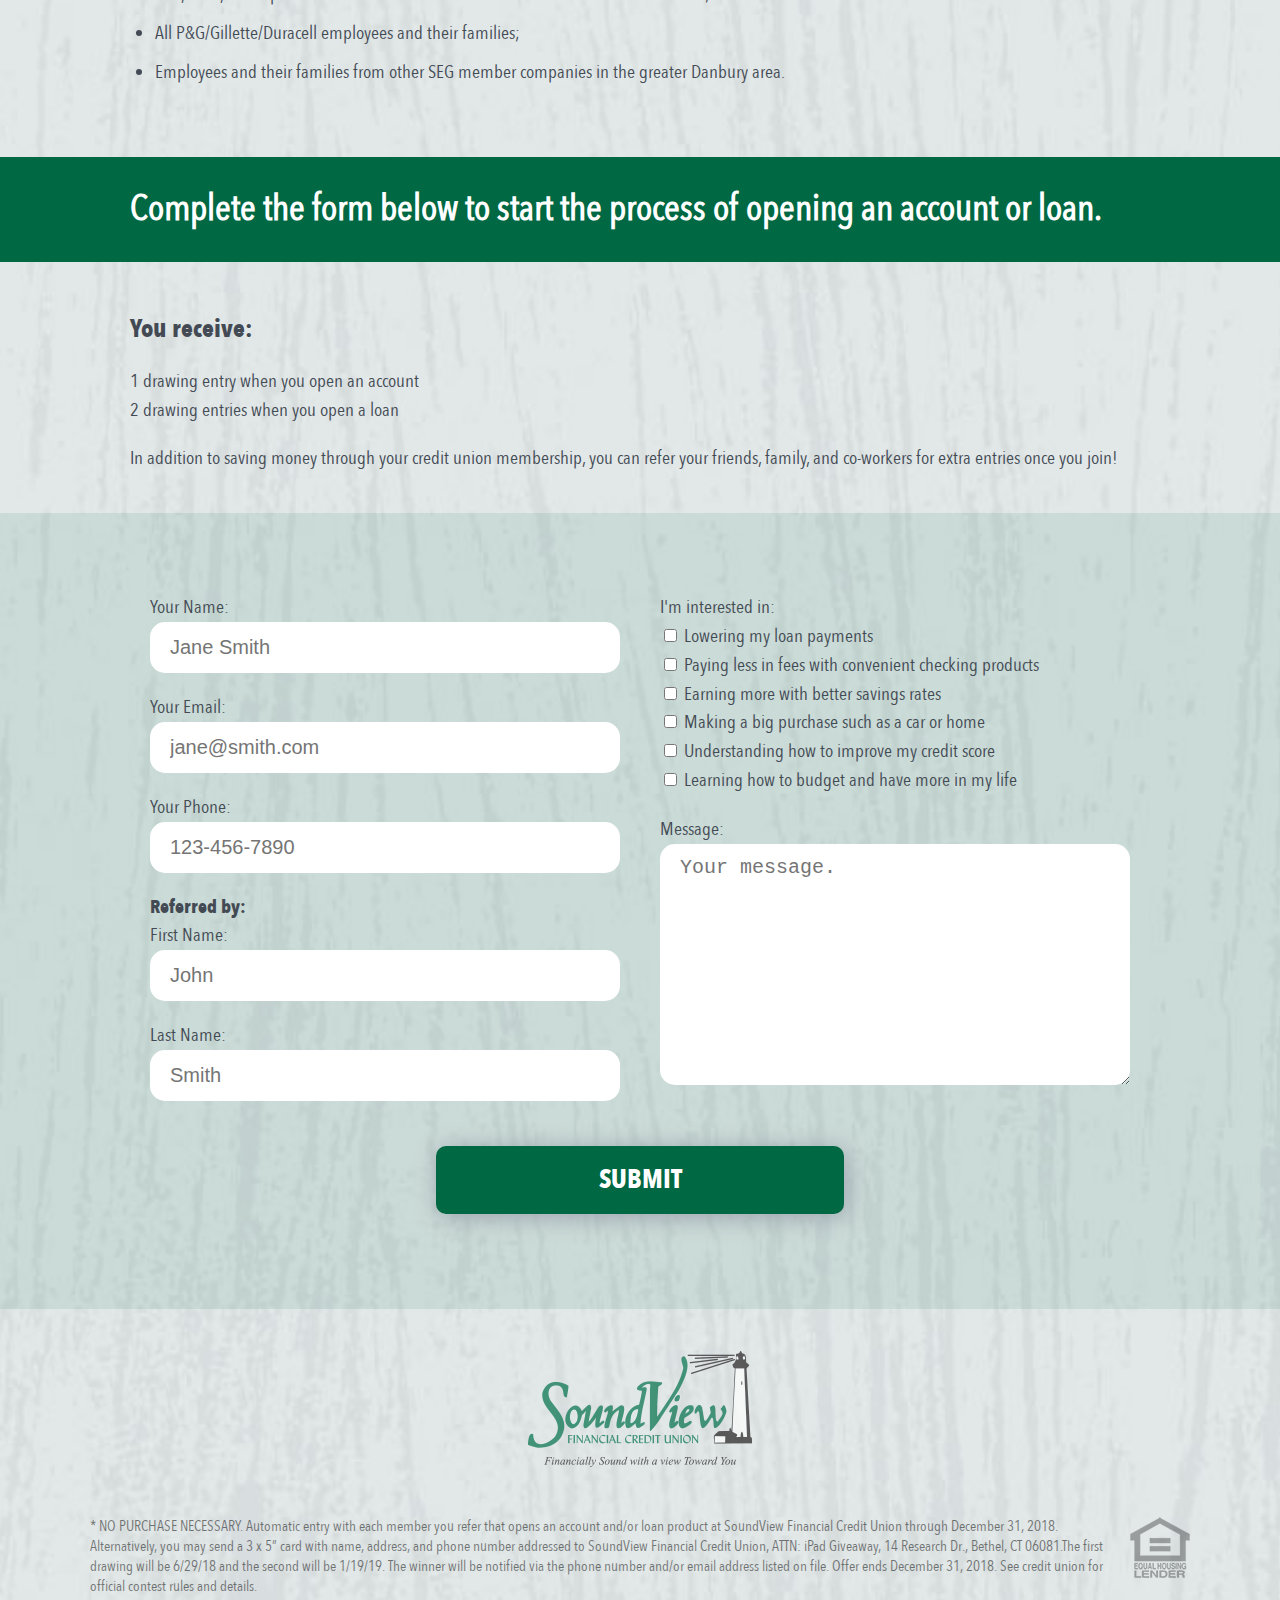
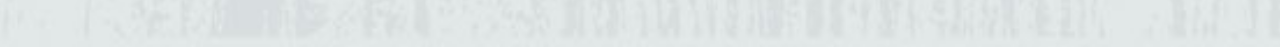
==== commit 339fa594: "Refine some styles in the form section to make it look nicer on mobile." ====
--- a/index.html
+++ b/index.html
@@ -100,7 +100,6 @@
 			</div>
 		</div>
 
-
 		<div class="footer-bar text-center">
 			<a href="https://www.soundviewfcu.org/" target="_blank"><img src="img/logo.png" /></a>
 		</div>
--- a/css/main.css
+++ b/css/main.css
@@ -1 +1 @@
-html,body,div,span,applet,object,iframe,h1,h2,h3,h4,h5,h6,p,blockquote,pre,a,abbr,acronym,address,big,cite,code,del,dfn,em,font,img,ins,kbd,q,s,samp,small,strike,strong,sub,sup,tt,var,dl,dt,dd,ol,ul,li,fieldset,form,label,legend,table,caption,tbody,tfoot,thead,tr,th,td{margin:0;padding:0;border:0;outline:0;font-weight:inherit;font-style:inherit;font-size:100%;font-family:inherit;vertical-align:baseline}:focus{outline:0}body{line-height:1;color:black;background:white}ol,ul{list-style:none}table{border-collapse:separate;border-spacing:0}caption,th,td{text-align:left;font-weight:normal}blockquote:before,blockquote:after,q:before,q:after{content:""}blockquote,q{quotes:"" ""}*,:before,:after{box-sizing:border-box}img,video,iframe{max-width:100%}@font-face{font-family:'Avenir Next Condensed bold';src:url("fonts/avenir-next-condensed-bold.eot");src:url("fonts/avenir-next-condensed-bold.eot?#iefix") format("embedded-opentype"),url("fonts/avenir-next-condensed-bold.woff2") format("woff2"),url("fonts/avenir-next-condensed-bold.woff") format("woff"),url("fonts/avenir-next-condensed-bold.ttf") format("truetype");font-weight:bold;font-style:normal}@font-face{font-family:'Avenir Next Condensed italic';src:url("fonts/avenir-next-condensed-italic.eot");src:url("fonts/avenir-next-condensed-italic.eot?#iefix") format("embedded-opentype"),url("fonts/avenir-next-condensed-italic.woff2") format("woff2"),url("fonts/avenir-next-condensed-italic.woff") format("woff"),url("fonts/avenir-next-condensed-italic.ttf") format("truetype");font-weight:normal;font-style:italic}@font-face{font-family:'Avenir Next Condensed';src:url("fonts/avenir-next-condensed.eot");src:url("fonts/avenir-next-condensed.eot?#iefix") format("embedded-opentype"),url("fonts/avenir-next-condensed.woff2") format("woff2"),url("fonts/avenir-next-condensed.woff") format("woff"),url("fonts/avenir-next-condensed.ttf") format("truetype");font-weight:normal;font-style:normal}@font-face{font-family:'Avenir Next Condensed Bold Italic';src:url("fonts/avenir-next-condensed-bold-italic.eot");src:url("fonts/avenir-next-condensed-bold-italic.eot?#iefix") format("embedded-opentype"),url("fonts/avenir-next-condensed-bold-italic.woff2") format("woff2"),url("fonts/avenir-next-condensed-bold-italic.woff") format("woff"),url("fonts/avenir-next-condensed-bold-italic.ttf") format("truetype");font-weight:bold;font-style:italic}@font-face{font-family:'Avenir Next Condensed Medium';src:url("fonts/avenir-next-condensed-medium.eot");src:url("fonts/avenir-next-condensed-medium.eot?#iefix") format("embedded-opentype"),url("fonts/avenir-next-condensed-medium.woff2") format("woff2"),url("fonts/avenir-next-condensed-medium.woff") format("woff"),url("fonts/avenir-next-condensed-medium.ttf") format("truetype");font-weight:500;font-style:normal}.clearfix,.group{zoom:1}.clearfix:before,.clearfix:after,.group:before,.group:after{content:"";display:table}.clearfix,.clearfix:before,.clearfix:after,.group,.group:before,.group:after{clear:both}body{font-family:"Avenir Next Condensed", sans-serif;font-size:100%;line-height:1.5em;color:#434a54;background-color:#eee}@media only screen and (min-width: 1024px){body{font-size:120%}}a{color:#009dc1;text-decoration:none;cursor:pointer}a:hover{color:#00c6f4}h1,h2,h3,h4,h5,h6,p{margin:0;padding:10px 0}h1,h2,h3,h4,h5,h6{font-weight:700;line-height:1.2em}h1{font-size:1.7em;font-family:"Avenir Next Condensed", sans-serif}h2{font-size:1.5em}h3{font-size:1.3em;line-height:1.2em}h3.caps{text-transform:uppercase;padding-top:50px}h4{font-size:1.3em;line-height:1.3em;font-family:"Avenir Next Condensed", sans-serif}p.large{font-size:1.2em;font-family:"Avenir Next Condensed Medium", sans-serif}strong{font-family:"Avenir Next Condensed Bold", sans-serif}em{font-family:"Avenir Next Condensed Italic", sans-serif}strong em,em strong{font-family:"Avenir Next Condensed Bold Italic", sans-serif}input[type=text],select,textarea{display:block;width:100%;padding:14px 20px;border:0;font-size:20px;line-height:20px;border-radius:15px;-webkit-appearance:none;background:white}input[type=text].amount,select.amount,textarea.amount{background:#fff url("[data-uri]") left center no-repeat;padding:14px 0 14px 30px}input[type=text].percent,select.percent,textarea.percent{background:#fff url("[data-uri]") right center no-repeat}select{background:#fff url([data-uri]) right center no-repeat;padding:16px 20px;width:100%}@media only screen and (min-width: 768px){.sixty,.fourty,.quarter,.three-quarter,.third,.half,.thirty,.two-third{float:left}.sixty.right,.fourty.right,.quarter.right,.three-quarter.right,.third.right,.half.right,.thirty.right,.two-third.right{float:right}.sixty{width:58%;margin:0 2%}.quarter{width:25%;padding:0 5px}.three-quarter{width:75%;padding:0 15px}.third{width:33.3%;padding:0 15px}.two-third{width:66.66%;padding:0 15px}.half{width:50%;padding:20px}.thirty{width:28%;margin:0 1%}.fourty{width:38%;margin:0 1%}}.text-center{text-align:center}.text-right{text-align:right}body{background:url(../img/bg-body.jpg) center center repeat-x;background-size:cover}@media only screen and (min-width: 1100px){body{padding:30px 0}}.bg-teal{background:#009dc1}.bg-green{background:#006842}.bg-green-light{background:rgba(0,104,66,0.1)}.bg-red{background:#ff130d}.bg-grey{background:#434a54}.bg-grey-light{background:#a9b0ba}.text-teal{color:#009dc1}.text-green{color:#006842}.text-green-light{color:rgba(0,104,66,0.1)}.text-red{color:#ff130d}.text-grey{color:#434a54}.text-grey-light{color:#a9b0ba}.wrap{max-width:1100px;margin:0 auto;position:relative;zoom:1}.wrap:before,.wrap:after{content:"";display:table}.wrap,.wrap:before,.wrap:after{clear:both}header{position:relative;text-align:center}@media only screen and (min-width: 1100px){header{border-radius:20px;overflow:hidden}}header img{display:block}.intro{font-size:1.4em;line-height:1.6em;padding:20px;color:#707c8d}@media only screen and (min-width: 768px){.intro{font-size:1.6em;padding:40px 20px 20px 20px}}@media only screen and (min-width: 1024px){.intro{font-size:1.8em}}.intro p{padding:10px 0}@media only screen and (min-width: 768px){.intro p{padding:20px 0}}.content{padding:20px}@media only screen and (min-width: 768px){.content{padding:30px 40px}}.content h2{font-family:"Avenir Next Condensed Bold", sans-serif;font-size:1.8em;line-height:1.4em}.content h3{font-family:"Avenir Next Condensed Bold", sans-serif;font-size:1.3em;line-height:1.4em;padding:20px 0 10px 0}@media only screen and (min-width: 768px){.content .ipad{padding:10px 0 10px 10px;float:right}}.content .bullet-image{float:left;width:10%;clear:left;text-align:right;padding:8px 0}@media only screen and (min-width: 768px){.content .bullet-image{width:5%}}.content .bullet-text{float:left;width:90%;padding:10px}@media only screen and (min-width: 768px){.content .bullet-text{width:95%}}.content .three-quarter{padding:0 30px 0 0}.content .more-info{padding:30px 0 0 0}.content .more-info h2{color:#006842}.content ul{list-style-type:disc;padding:5px 0 5px 25px}.content ul li{padding:5px 0}input[type=submit],button,.btn{font-family:"Avenir Next Condensed Bold", sans-serif;padding:15px;background-color:#006842;background-position:left center;background-repeat:repeat-y;color:white;border:0;border-radius:10px;font-size:1.4em;line-height:1.4em;width:100%;box-sizing:border-box;text-transform:uppercase;display:block;cursor:pointer;text-align:center;position:relative;margin:5px auto 15px;box-shadow:3px 3px 25px #9ba3af}@media only screen and (min-width: 768px){input[type=submit],button,.btn{max-width:40%}}input[type=submit] span,button span,.btn span{display:block}input[type=submit]:after,button:after,.btn:after{content:"";position:absolute;right:5px;top:50%;width:30px;height:30px;margin-top:-15px}input[type=submit]:hover,button:hover,.btn:hover{opacity:.9;color:white}input[type=submit].go-back,button.go-back,.btn.go-back{background-color:#707c8d;font-size:1.5em;color:white}input[type=submit].calculate,input[type=submit].apply,button.calculate,button.apply,.btn.calculate,.btn.apply{background-color:#009dc1}textarea{height:234px}@media only screen and (min-width: 1024px){textarea{height:241px}}.contact-title{margin-top:30px;font-size:1.5em;padding:20px 20px 5px 20px}@media only screen and (min-width: 768px){.contact-title{padding:25px 30px 10px 30px}}@media only screen and (min-width: 1120px){.contact-title{padding:25px 30px 10px 30px}}.contact-title h3{padding:0 20px;color:white}@media only screen and (min-width: 768px){.contact-title h3{padding:10px 40px}}.contact{padding:20px;zoom:1}.contact:before,.contact:after{content:"";display:table}.contact,.contact:before,.contact:after{clear:both}.contact .error{padding:0 20px;font-family:"Avenir Next Condensed Bold", sans-serif}@media only screen and (min-width: 768px){.contact{padding:20px 0 40px 0}}@media only screen and (min-width: 1120px){.contact .wrap{max-width:1140px}}.buttons{padding:0 20px}.footer-bar{padding:40px 20px 20px 20px}.footer-bar img{opacity:.7;transition:400ms opacity ease-in-out}.footer-bar img:hover{opacity:1}.fine-print{padding:20px 20px 30px 20px;font-size:.8em;line-height:1.3em;text-align:left;color:#000;transition:400ms all ease-in-out;opacity:.5}.fine-print:hover{opacity:1}@media only screen and (min-width: 1120px){.fine-print{padding:20px 0}}.fine-print img{float:right;margin:0 0 15px 15px}
+html,body,div,span,applet,object,iframe,h1,h2,h3,h4,h5,h6,p,blockquote,pre,a,abbr,acronym,address,big,cite,code,del,dfn,em,font,img,ins,kbd,q,s,samp,small,strike,strong,sub,sup,tt,var,dl,dt,dd,ol,ul,li,fieldset,form,label,legend,table,caption,tbody,tfoot,thead,tr,th,td{margin:0;padding:0;border:0;outline:0;font-weight:inherit;font-style:inherit;font-size:100%;font-family:inherit;vertical-align:baseline}:focus{outline:0}body{line-height:1;color:black;background:white}ol,ul{list-style:none}table{border-collapse:separate;border-spacing:0}caption,th,td{text-align:left;font-weight:normal}blockquote:before,blockquote:after,q:before,q:after{content:""}blockquote,q{quotes:"" ""}*,:before,:after{box-sizing:border-box}img,video,iframe{max-width:100%}@font-face{font-family:'Avenir Next Condensed bold';src:url("fonts/avenir-next-condensed-bold.eot");src:url("fonts/avenir-next-condensed-bold.eot?#iefix") format("embedded-opentype"),url("fonts/avenir-next-condensed-bold.woff2") format("woff2"),url("fonts/avenir-next-condensed-bold.woff") format("woff"),url("fonts/avenir-next-condensed-bold.ttf") format("truetype");font-weight:bold;font-style:normal}@font-face{font-family:'Avenir Next Condensed italic';src:url("fonts/avenir-next-condensed-italic.eot");src:url("fonts/avenir-next-condensed-italic.eot?#iefix") format("embedded-opentype"),url("fonts/avenir-next-condensed-italic.woff2") format("woff2"),url("fonts/avenir-next-condensed-italic.woff") format("woff"),url("fonts/avenir-next-condensed-italic.ttf") format("truetype");font-weight:normal;font-style:italic}@font-face{font-family:'Avenir Next Condensed';src:url("fonts/avenir-next-condensed.eot");src:url("fonts/avenir-next-condensed.eot?#iefix") format("embedded-opentype"),url("fonts/avenir-next-condensed.woff2") format("woff2"),url("fonts/avenir-next-condensed.woff") format("woff"),url("fonts/avenir-next-condensed.ttf") format("truetype");font-weight:normal;font-style:normal}@font-face{font-family:'Avenir Next Condensed Bold Italic';src:url("fonts/avenir-next-condensed-bold-italic.eot");src:url("fonts/avenir-next-condensed-bold-italic.eot?#iefix") format("embedded-opentype"),url("fonts/avenir-next-condensed-bold-italic.woff2") format("woff2"),url("fonts/avenir-next-condensed-bold-italic.woff") format("woff"),url("fonts/avenir-next-condensed-bold-italic.ttf") format("truetype");font-weight:bold;font-style:italic}@font-face{font-family:'Avenir Next Condensed Medium';src:url("fonts/avenir-next-condensed-medium.eot");src:url("fonts/avenir-next-condensed-medium.eot?#iefix") format("embedded-opentype"),url("fonts/avenir-next-condensed-medium.woff2") format("woff2"),url("fonts/avenir-next-condensed-medium.woff") format("woff"),url("fonts/avenir-next-condensed-medium.ttf") format("truetype");font-weight:500;font-style:normal}.clearfix,.group{zoom:1}.clearfix:before,.clearfix:after,.group:before,.group:after{content:"";display:table}.clearfix,.clearfix:before,.clearfix:after,.group,.group:before,.group:after{clear:both}body{font-family:"Avenir Next Condensed", sans-serif;font-size:100%;line-height:1.5em;color:#434a54;background-color:#eee}@media only screen and (min-width: 1024px){body{font-size:120%}}a{color:#009dc1;text-decoration:none;cursor:pointer}a:hover{color:#00c6f4}h1,h2,h3,h4,h5,h6,p{margin:0;padding:10px 0}h1,h2,h3,h4,h5,h6{font-weight:700;line-height:1.2em}h1{font-size:1.7em;font-family:"Avenir Next Condensed", sans-serif}h2{font-size:1.5em}h3{font-size:1.3em;line-height:1.2em}h3.caps{text-transform:uppercase;padding-top:50px}h4{font-size:1.3em;line-height:1.3em;font-family:"Avenir Next Condensed", sans-serif}p.large{font-size:1.2em;font-family:"Avenir Next Condensed Medium", sans-serif}strong{font-family:"Avenir Next Condensed Bold", sans-serif}em{font-family:"Avenir Next Condensed Italic", sans-serif}strong em,em strong{font-family:"Avenir Next Condensed Bold Italic", sans-serif}input[type=text],select,textarea{display:block;width:100%;padding:14px 20px;border:0;font-size:20px;line-height:20px;border-radius:15px;-webkit-appearance:none;background:white}input[type=text].amount,select.amount,textarea.amount{background:#fff url("[data-uri]") left center no-repeat;padding:14px 0 14px 30px}input[type=text].percent,select.percent,textarea.percent{background:#fff url("[data-uri]") right center no-repeat}select{background:#fff url([data-uri]) right center no-repeat;padding:16px 20px;width:100%}@media only screen and (min-width: 768px){.sixty,.fourty,.quarter,.three-quarter,.third,.half,.thirty,.two-third{float:left}.sixty.right,.fourty.right,.quarter.right,.three-quarter.right,.third.right,.half.right,.thirty.right,.two-third.right{float:right}.sixty{width:58%;margin:0 2%}.quarter{width:25%;padding:0 5px}.three-quarter{width:75%;padding:0 15px}.third{width:33.3%;padding:0 15px}.two-third{width:66.66%;padding:0 15px}.half{width:50%;padding:20px}.thirty{width:28%;margin:0 1%}.fourty{width:38%;margin:0 1%}}.text-center{text-align:center}.text-right{text-align:right}body{background:url(../img/bg-body.jpg) center center repeat-x;background-size:cover}@media only screen and (min-width: 1100px){body{padding:30px 0}}.bg-teal{background:#009dc1}.bg-green{background:#006842}.bg-green-light{background:rgba(0,104,66,0.1)}.bg-red{background:#ff130d}.bg-grey{background:#434a54}.bg-grey-light{background:#a9b0ba}.text-teal{color:#009dc1}.text-green{color:#006842}.text-green-light{color:rgba(0,104,66,0.1)}.text-red{color:#ff130d}.text-grey{color:#434a54}.text-grey-light{color:#a9b0ba}.wrap{max-width:1100px;margin:0 auto;position:relative;zoom:1}.wrap:before,.wrap:after{content:"";display:table}.wrap,.wrap:before,.wrap:after{clear:both}header{position:relative;text-align:center}@media only screen and (min-width: 1100px){header{border-radius:20px;overflow:hidden}}header img{display:block}.intro{font-size:1.4em;line-height:1.6em;padding:20px;color:#707c8d}@media only screen and (min-width: 768px){.intro{font-size:1.6em;padding:40px 20px 20px 20px}}@media only screen and (min-width: 1024px){.intro{font-size:1.8em}}.intro p{padding:10px 0}@media only screen and (min-width: 768px){.intro p{padding:20px 0}}.content{padding:20px}@media only screen and (min-width: 768px){.content{padding:30px 40px}}.content h2{font-family:"Avenir Next Condensed Bold", sans-serif;font-size:1.8em;line-height:1.4em}.content h3{font-family:"Avenir Next Condensed Bold", sans-serif;font-size:1.3em;line-height:1.4em;padding:20px 0 10px 0}@media only screen and (min-width: 768px){.content .ipad{padding:10px 0 10px 10px;float:right}}.content .bullet-image{float:left;width:10%;clear:left;text-align:right;padding:8px 0}@media only screen and (min-width: 768px){.content .bullet-image{width:5%}}.content .bullet-text{float:left;width:90%;padding:10px}@media only screen and (min-width: 768px){.content .bullet-text{width:95%}}.content .three-quarter{padding:0 30px 0 0}.content .more-info{padding:30px 0 0 0}.content .more-info h2{color:#006842}.content ul{list-style-type:disc;padding:5px 0 5px 25px}.content ul li{padding:5px 0}input[type=submit],button,.btn{font-family:"Avenir Next Condensed Bold", sans-serif;padding:15px;background-color:#006842;background-position:left center;background-repeat:repeat-y;color:white;border:0;border-radius:10px;font-size:1.4em;line-height:1.4em;width:100%;box-sizing:border-box;text-transform:uppercase;display:block;cursor:pointer;text-align:center;position:relative;margin:5px auto 15px;box-shadow:3px 3px 25px #9ba3af}@media only screen and (min-width: 768px){input[type=submit],button,.btn{max-width:40%}}input[type=submit] span,button span,.btn span{display:block}input[type=submit]:after,button:after,.btn:after{content:"";position:absolute;right:5px;top:50%;width:30px;height:30px;margin-top:-15px}input[type=submit]:hover,button:hover,.btn:hover{opacity:.9;color:white}input[type=submit].go-back,button.go-back,.btn.go-back{background-color:#707c8d;font-size:1.5em;color:white}input[type=submit].calculate,input[type=submit].apply,button.calculate,button.apply,.btn.calculate,.btn.apply{background-color:#009dc1}textarea{height:234px}@media only screen and (min-width: 1024px){textarea{height:241px}}.contact-title{margin-top:30px;font-size:1.5em;padding:20px 0}.contact-title h3{padding:0 20px;color:white}@media only screen and (min-width: 768px){.contact-title h3{padding:10px 40px}}.contact{padding:20px;zoom:1}.contact:before,.contact:after{content:"";display:table}.contact,.contact:before,.contact:after{clear:both}.contact .error{padding:0 20px;font-family:"Avenir Next Condensed Bold", sans-serif}@media only screen and (min-width: 768px){.contact{padding:20px 0 40px 0}}.buttons{padding:0 20px}.footer-bar{padding:40px 20px 20px 20px}.footer-bar img{opacity:.7;transition:400ms opacity ease-in-out}.footer-bar img:hover{opacity:1}.fine-print{padding:20px 20px 30px 20px;font-size:.8em;line-height:1.3em;text-align:left;color:#000;transition:400ms all ease-in-out;opacity:.5}.fine-print:hover{opacity:1}@media only screen and (min-width: 1120px){.fine-print{padding:20px 0}}.fine-print img{float:right;margin:0 0 15px 15px}
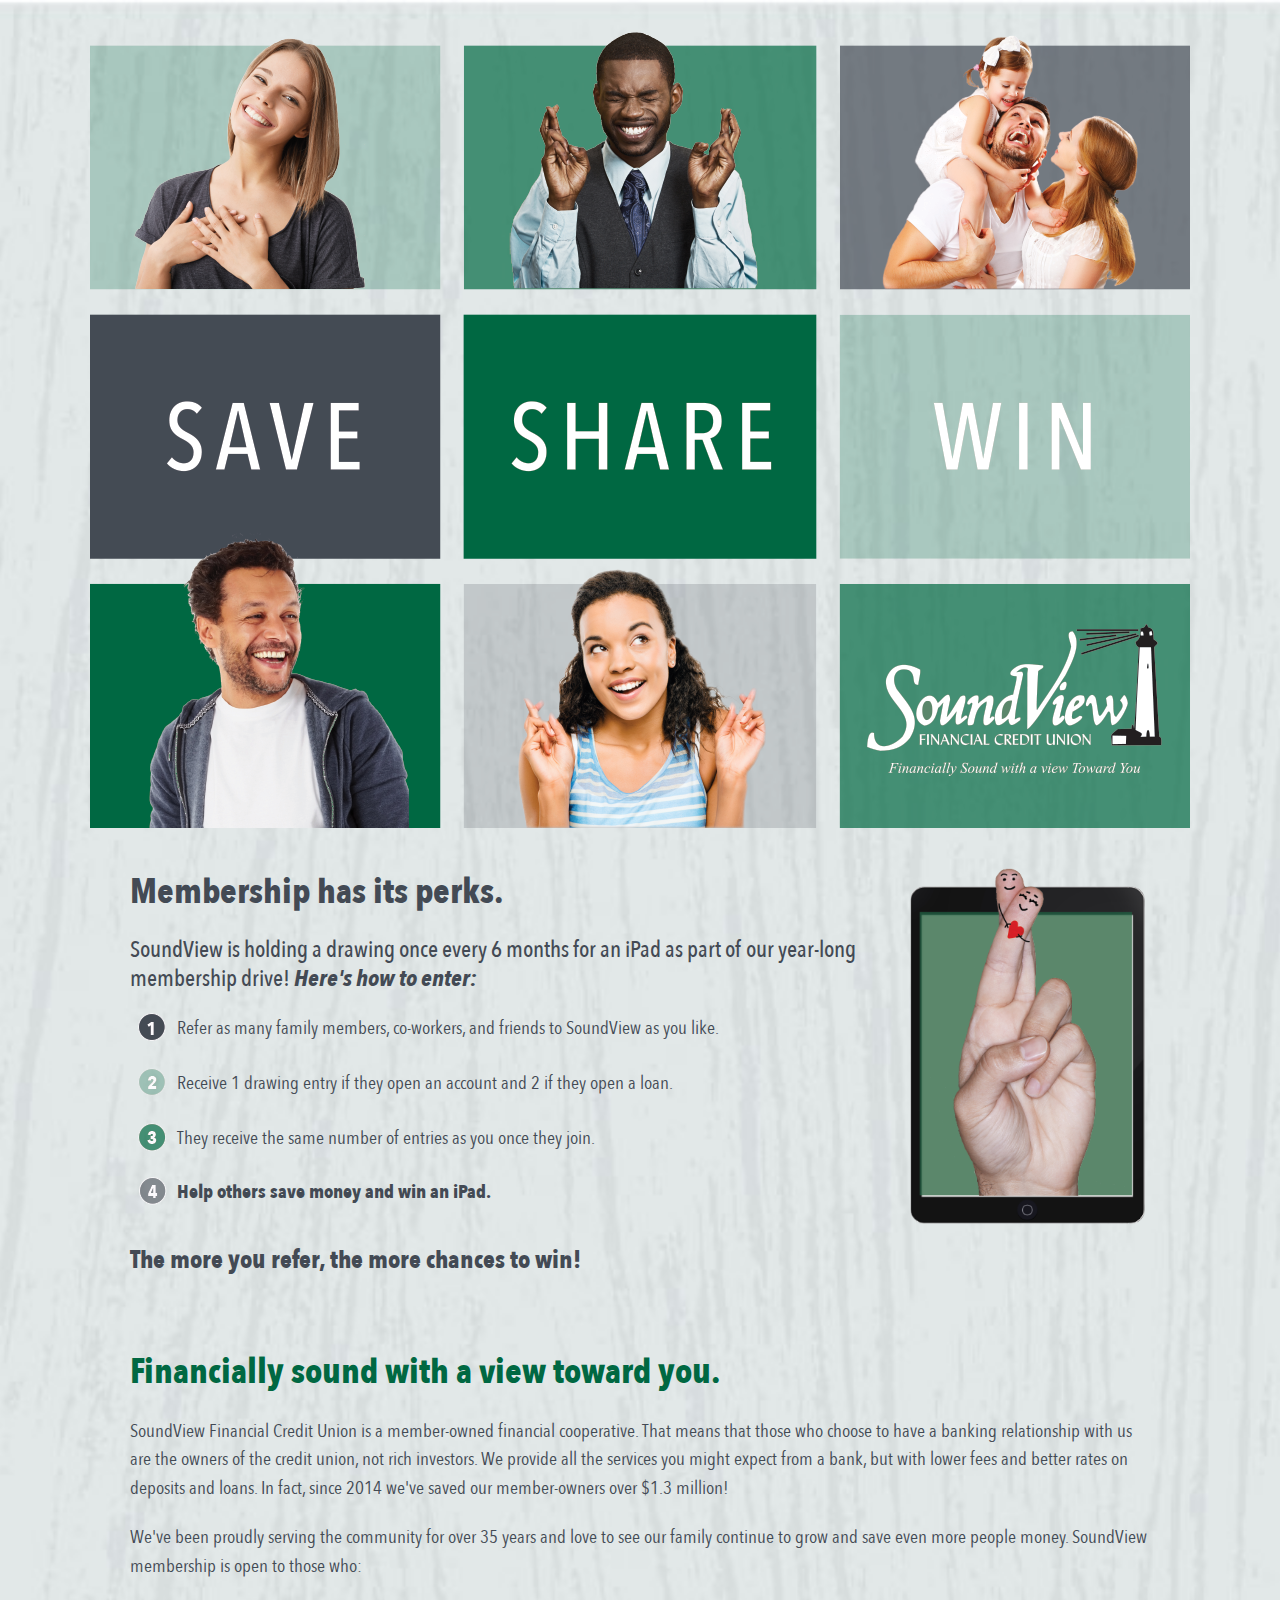
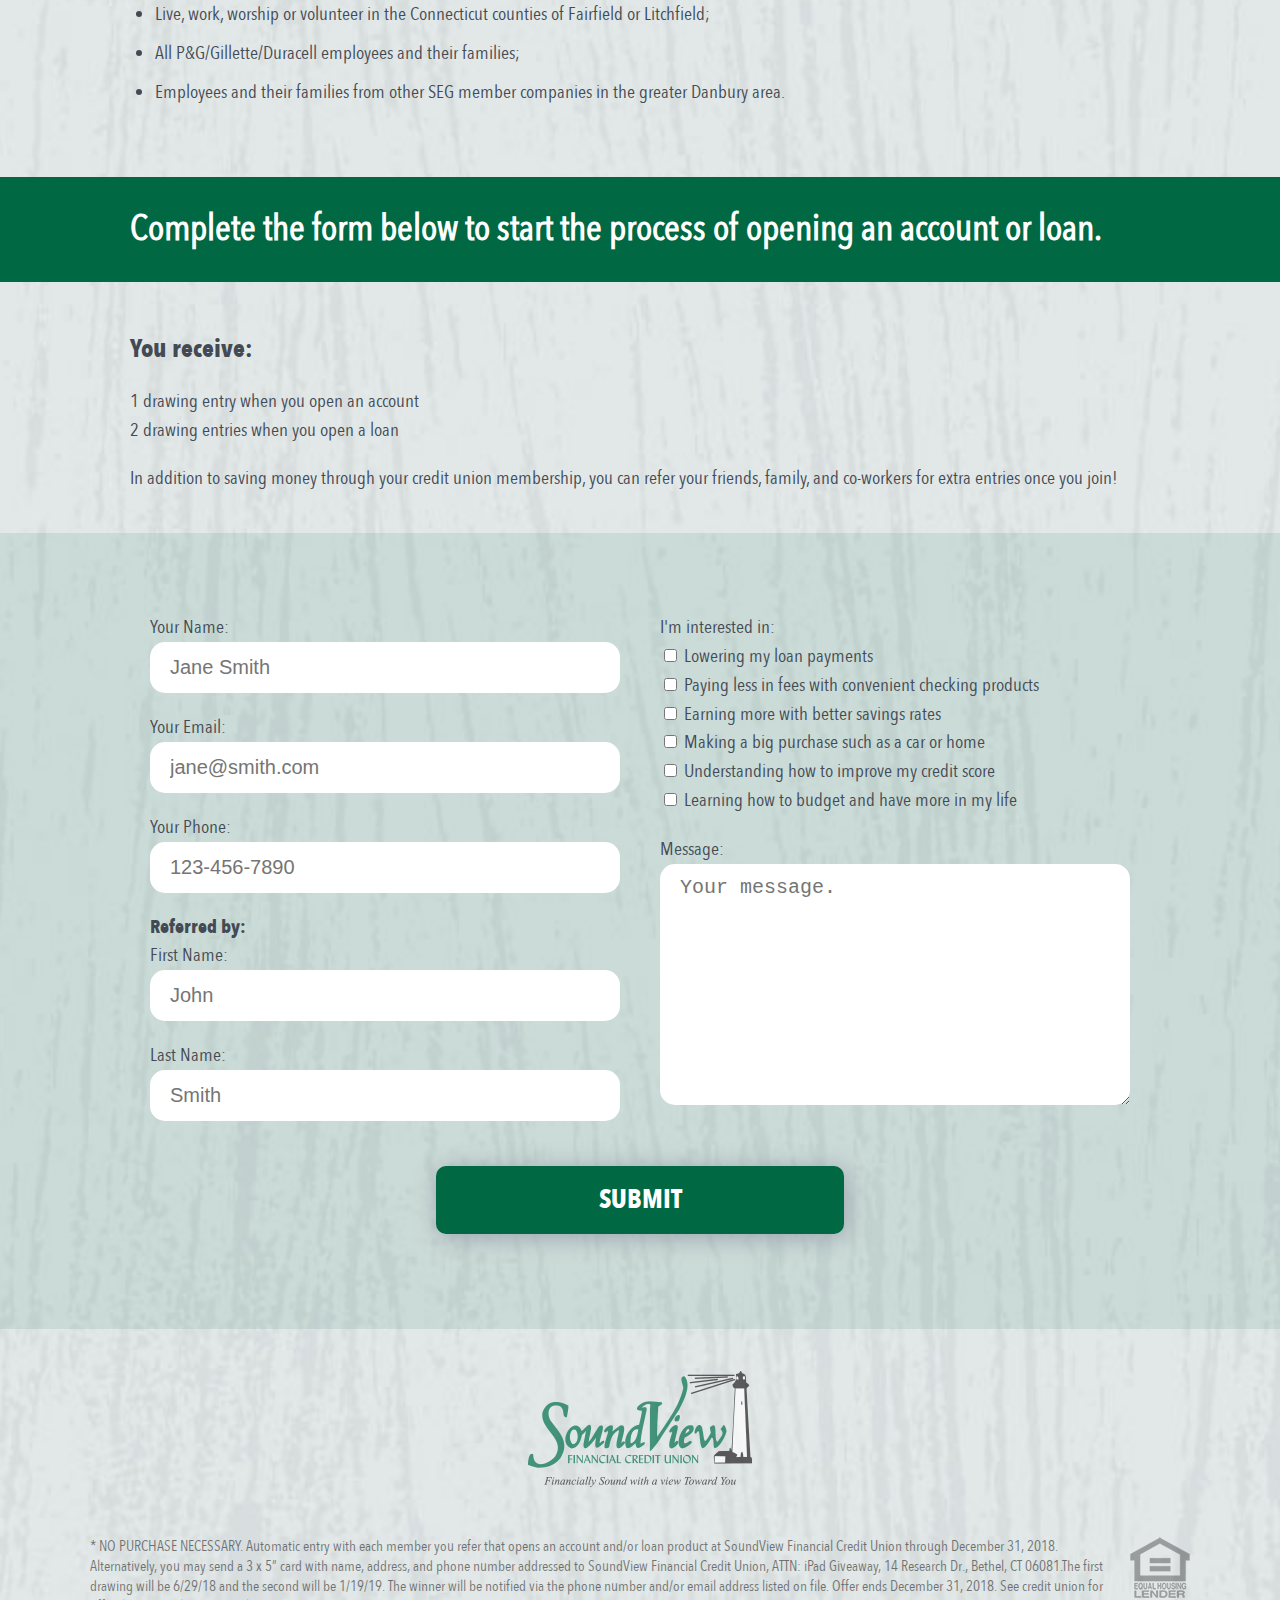
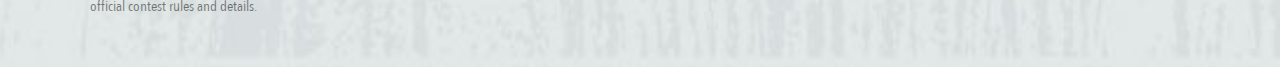
==== commit 20aa1bfb: "Bump stylesheet version to force cache break." ====
--- a/index.html
+++ b/index.html
@@ -6,7 +6,7 @@
 
 	<meta http-equiv="X-UA-Compatible" content="IE=edge" />
 	<meta name="viewport" content="width=device-width, initial-scale=1">
-	<link rel="stylesheet" href="css/main.css?v=0">
+	<link rel="stylesheet" href="css/main.css?v=1">
 	<script src="js/head.js"></script>
 </head>
 <body>
--- a/css/main.css
+++ b/css/main.css
@@ -1 +1 @@
-html,body,div,span,applet,object,iframe,h1,h2,h3,h4,h5,h6,p,blockquote,pre,a,abbr,acronym,address,big,cite,code,del,dfn,em,font,img,ins,kbd,q,s,samp,small,strike,strong,sub,sup,tt,var,dl,dt,dd,ol,ul,li,fieldset,form,label,legend,table,caption,tbody,tfoot,thead,tr,th,td{margin:0;padding:0;border:0;outline:0;font-weight:inherit;font-style:inherit;font-size:100%;font-family:inherit;vertical-align:baseline}:focus{outline:0}body{line-height:1;color:black;background:white}ol,ul{list-style:none}table{border-collapse:separate;border-spacing:0}caption,th,td{text-align:left;font-weight:normal}blockquote:before,blockquote:after,q:before,q:after{content:""}blockquote,q{quotes:"" ""}*,:before,:after{box-sizing:border-box}img,video,iframe{max-width:100%}@font-face{font-family:'Avenir Next Condensed bold';src:url("fonts/avenir-next-condensed-bold.eot");src:url("fonts/avenir-next-condensed-bold.eot?#iefix") format("embedded-opentype"),url("fonts/avenir-next-condensed-bold.woff2") format("woff2"),url("fonts/avenir-next-condensed-bold.woff") format("woff"),url("fonts/avenir-next-condensed-bold.ttf") format("truetype");font-weight:bold;font-style:normal}@font-face{font-family:'Avenir Next Condensed italic';src:url("fonts/avenir-next-condensed-italic.eot");src:url("fonts/avenir-next-condensed-italic.eot?#iefix") format("embedded-opentype"),url("fonts/avenir-next-condensed-italic.woff2") format("woff2"),url("fonts/avenir-next-condensed-italic.woff") format("woff"),url("fonts/avenir-next-condensed-italic.ttf") format("truetype");font-weight:normal;font-style:italic}@font-face{font-family:'Avenir Next Condensed';src:url("fonts/avenir-next-condensed.eot");src:url("fonts/avenir-next-condensed.eot?#iefix") format("embedded-opentype"),url("fonts/avenir-next-condensed.woff2") format("woff2"),url("fonts/avenir-next-condensed.woff") format("woff"),url("fonts/avenir-next-condensed.ttf") format("truetype");font-weight:normal;font-style:normal}@font-face{font-family:'Avenir Next Condensed Bold Italic';src:url("fonts/avenir-next-condensed-bold-italic.eot");src:url("fonts/avenir-next-condensed-bold-italic.eot?#iefix") format("embedded-opentype"),url("fonts/avenir-next-condensed-bold-italic.woff2") format("woff2"),url("fonts/avenir-next-condensed-bold-italic.woff") format("woff"),url("fonts/avenir-next-condensed-bold-italic.ttf") format("truetype");font-weight:bold;font-style:italic}@font-face{font-family:'Avenir Next Condensed Medium';src:url("fonts/avenir-next-condensed-medium.eot");src:url("fonts/avenir-next-condensed-medium.eot?#iefix") format("embedded-opentype"),url("fonts/avenir-next-condensed-medium.woff2") format("woff2"),url("fonts/avenir-next-condensed-medium.woff") format("woff"),url("fonts/avenir-next-condensed-medium.ttf") format("truetype");font-weight:500;font-style:normal}.clearfix,.group{zoom:1}.clearfix:before,.clearfix:after,.group:before,.group:after{content:"";display:table}.clearfix,.clearfix:before,.clearfix:after,.group,.group:before,.group:after{clear:both}body{font-family:"Avenir Next Condensed", sans-serif;font-size:100%;line-height:1.5em;color:#434a54;background-color:#eee}@media only screen and (min-width: 1024px){body{font-size:120%}}a{color:#009dc1;text-decoration:none;cursor:pointer}a:hover{color:#00c6f4}h1,h2,h3,h4,h5,h6,p{margin:0;padding:10px 0}h1,h2,h3,h4,h5,h6{font-weight:700;line-height:1.2em}h1{font-size:1.7em;font-family:"Avenir Next Condensed", sans-serif}h2{font-size:1.5em}h3{font-size:1.3em;line-height:1.2em}h3.caps{text-transform:uppercase;padding-top:50px}h4{font-size:1.3em;line-height:1.3em;font-family:"Avenir Next Condensed", sans-serif}p.large{font-size:1.2em;font-family:"Avenir Next Condensed Medium", sans-serif}strong{font-family:"Avenir Next Condensed Bold", sans-serif}em{font-family:"Avenir Next Condensed Italic", sans-serif}strong em,em strong{font-family:"Avenir Next Condensed Bold Italic", sans-serif}input[type=text],select,textarea{display:block;width:100%;padding:14px 20px;border:0;font-size:20px;line-height:20px;border-radius:15px;-webkit-appearance:none;background:white}input[type=text].amount,select.amount,textarea.amount{background:#fff url("[data-uri]") left center no-repeat;padding:14px 0 14px 30px}input[type=text].percent,select.percent,textarea.percent{background:#fff url("[data-uri]") right center no-repeat}select{background:#fff url([data-uri]) right center no-repeat;padding:16px 20px;width:100%}@media only screen and (min-width: 768px){.sixty,.fourty,.quarter,.three-quarter,.third,.half,.thirty,.two-third{float:left}.sixty.right,.fourty.right,.quarter.right,.three-quarter.right,.third.right,.half.right,.thirty.right,.two-third.right{float:right}.sixty{width:58%;margin:0 2%}.quarter{width:25%;padding:0 5px}.three-quarter{width:75%;padding:0 15px}.third{width:33.3%;padding:0 15px}.two-third{width:66.66%;padding:0 15px}.half{width:50%;padding:20px}.thirty{width:28%;margin:0 1%}.fourty{width:38%;margin:0 1%}}.text-center{text-align:center}.text-right{text-align:right}body{background:url(../img/bg-body.jpg) center center repeat-x;background-size:cover}@media only screen and (min-width: 1100px){body{padding:30px 0}}.bg-teal{background:#009dc1}.bg-green{background:#006842}.bg-green-light{background:rgba(0,104,66,0.1)}.bg-red{background:#ff130d}.bg-grey{background:#434a54}.bg-grey-light{background:#a9b0ba}.text-teal{color:#009dc1}.text-green{color:#006842}.text-green-light{color:rgba(0,104,66,0.1)}.text-red{color:#ff130d}.text-grey{color:#434a54}.text-grey-light{color:#a9b0ba}.wrap{max-width:1100px;margin:0 auto;position:relative;zoom:1}.wrap:before,.wrap:after{content:"";display:table}.wrap,.wrap:before,.wrap:after{clear:both}header{position:relative;text-align:center}@media only screen and (min-width: 1100px){header{border-radius:20px;overflow:hidden}}header img{display:block}.intro{font-size:1.4em;line-height:1.6em;padding:20px;color:#707c8d}@media only screen and (min-width: 768px){.intro{font-size:1.6em;padding:40px 20px 20px 20px}}@media only screen and (min-width: 1024px){.intro{font-size:1.8em}}.intro p{padding:10px 0}@media only screen and (min-width: 768px){.intro p{padding:20px 0}}.content{padding:20px}@media only screen and (min-width: 768px){.content{padding:30px 40px}}.content h2{font-family:"Avenir Next Condensed Bold", sans-serif;font-size:1.8em;line-height:1.4em}.content h3{font-family:"Avenir Next Condensed Bold", sans-serif;font-size:1.3em;line-height:1.4em;padding:20px 0 10px 0}@media only screen and (min-width: 768px){.content .ipad{padding:10px 0 10px 10px;float:right}}.content .bullet-image{float:left;width:10%;clear:left;text-align:right;padding:8px 0}@media only screen and (min-width: 768px){.content .bullet-image{width:5%}}.content .bullet-text{float:left;width:90%;padding:10px}@media only screen and (min-width: 768px){.content .bullet-text{width:95%}}.content .three-quarter{padding:0 30px 0 0}.content .more-info{padding:30px 0 0 0}.content .more-info h2{color:#006842}.content ul{list-style-type:disc;padding:5px 0 5px 25px}.content ul li{padding:5px 0}input[type=submit],button,.btn{font-family:"Avenir Next Condensed Bold", sans-serif;padding:15px;background-color:#006842;background-position:left center;background-repeat:repeat-y;color:white;border:0;border-radius:10px;font-size:1.4em;line-height:1.4em;width:100%;box-sizing:border-box;text-transform:uppercase;display:block;cursor:pointer;text-align:center;position:relative;margin:5px auto 15px;box-shadow:3px 3px 25px #9ba3af}@media only screen and (min-width: 768px){input[type=submit],button,.btn{max-width:40%}}input[type=submit] span,button span,.btn span{display:block}input[type=submit]:after,button:after,.btn:after{content:"";position:absolute;right:5px;top:50%;width:30px;height:30px;margin-top:-15px}input[type=submit]:hover,button:hover,.btn:hover{opacity:.9;color:white}input[type=submit].go-back,button.go-back,.btn.go-back{background-color:#707c8d;font-size:1.5em;color:white}input[type=submit].calculate,input[type=submit].apply,button.calculate,button.apply,.btn.calculate,.btn.apply{background-color:#009dc1}textarea{height:234px}@media only screen and (min-width: 1024px){textarea{height:241px}}.contact-title{margin-top:30px;font-size:1.5em;padding:20px 0}.contact-title h3{padding:0 20px;color:white}@media only screen and (min-width: 768px){.contact-title h3{padding:10px 40px}}.contact{padding:20px;zoom:1}.contact:before,.contact:after{content:"";display:table}.contact,.contact:before,.contact:after{clear:both}.contact .error{padding:0 20px;font-family:"Avenir Next Condensed Bold", sans-serif}@media only screen and (min-width: 768px){.contact{padding:20px 0 40px 0}}.buttons{padding:0 20px}.footer-bar{padding:40px 20px 20px 20px}.footer-bar img{opacity:.7;transition:400ms opacity ease-in-out}.footer-bar img:hover{opacity:1}.fine-print{padding:20px 20px 30px 20px;font-size:.8em;line-height:1.3em;text-align:left;color:#000;transition:400ms all ease-in-out;opacity:.5}.fine-print:hover{opacity:1}@media only screen and (min-width: 1120px){.fine-print{padding:20px 0}}.fine-print img{float:right;margin:0 0 15px 15px}
+html,body,div,span,applet,object,iframe,h1,h2,h3,h4,h5,h6,p,blockquote,pre,a,abbr,acronym,address,big,cite,code,del,dfn,em,font,img,ins,kbd,q,s,samp,small,strike,strong,sub,sup,tt,var,dl,dt,dd,ol,ul,li,fieldset,form,label,legend,table,caption,tbody,tfoot,thead,tr,th,td{margin:0;padding:0;border:0;outline:0;font-weight:inherit;font-style:inherit;font-size:100%;font-family:inherit;vertical-align:baseline}:focus{outline:0}body{line-height:1;color:black;background:white}ol,ul{list-style:none}table{border-collapse:separate;border-spacing:0}caption,th,td{text-align:left;font-weight:normal}blockquote:before,blockquote:after,q:before,q:after{content:""}blockquote,q{quotes:"" ""}*,:before,:after{box-sizing:border-box}img,video,iframe{max-width:100%}@font-face{font-family:'Avenir Next Condensed bold';src:url("fonts/avenir-next-condensed-bold.eot");src:url("fonts/avenir-next-condensed-bold.eot?#iefix") format("embedded-opentype"),url("fonts/avenir-next-condensed-bold.woff2") format("woff2"),url("fonts/avenir-next-condensed-bold.woff") format("woff"),url("fonts/avenir-next-condensed-bold.ttf") format("truetype");font-weight:bold;font-style:normal}@font-face{font-family:'Avenir Next Condensed italic';src:url("fonts/avenir-next-condensed-italic.eot");src:url("fonts/avenir-next-condensed-italic.eot?#iefix") format("embedded-opentype"),url("fonts/avenir-next-condensed-italic.woff2") format("woff2"),url("fonts/avenir-next-condensed-italic.woff") format("woff"),url("fonts/avenir-next-condensed-italic.ttf") format("truetype");font-weight:normal;font-style:italic}@font-face{font-family:'Avenir Next Condensed';src:url("fonts/avenir-next-condensed.eot");src:url("fonts/avenir-next-condensed.eot?#iefix") format("embedded-opentype"),url("fonts/avenir-next-condensed.woff2") format("woff2"),url("fonts/avenir-next-condensed.woff") format("woff"),url("fonts/avenir-next-condensed.ttf") format("truetype");font-weight:normal;font-style:normal}@font-face{font-family:'Avenir Next Condensed Bold Italic';src:url("fonts/avenir-next-condensed-bold-italic.eot");src:url("fonts/avenir-next-condensed-bold-italic.eot?#iefix") format("embedded-opentype"),url("fonts/avenir-next-condensed-bold-italic.woff2") format("woff2"),url("fonts/avenir-next-condensed-bold-italic.woff") format("woff"),url("fonts/avenir-next-condensed-bold-italic.ttf") format("truetype");font-weight:bold;font-style:italic}@font-face{font-family:'Avenir Next Condensed Medium';src:url("fonts/avenir-next-condensed-medium.eot");src:url("fonts/avenir-next-condensed-medium.eot?#iefix") format("embedded-opentype"),url("fonts/avenir-next-condensed-medium.woff2") format("woff2"),url("fonts/avenir-next-condensed-medium.woff") format("woff"),url("fonts/avenir-next-condensed-medium.ttf") format("truetype");font-weight:500;font-style:normal}.clearfix,.group{zoom:1}.clearfix:before,.clearfix:after,.group:before,.group:after{content:"";display:table}.clearfix,.clearfix:before,.clearfix:after,.group,.group:before,.group:after{clear:both}body{font-family:"Avenir Next Condensed", sans-serif;font-size:100%;line-height:1.5em;color:#434a54;background-color:#eee}@media only screen and (min-width: 1024px){body{font-size:120%}}a{color:#009dc1;text-decoration:none;cursor:pointer}a:hover{color:#00c6f4}h1,h2,h3,h4,h5,h6,p{margin:0;padding:10px 0}h1,h2,h3,h4,h5,h6{font-weight:700;line-height:1.2em}h1{font-size:1.7em;font-family:"Avenir Next Condensed", sans-serif}h2{font-size:1.5em}h3{font-size:1.3em;line-height:1.2em}h3.caps{text-transform:uppercase;padding-top:50px}h4{font-size:1.3em;line-height:1.3em;font-family:"Avenir Next Condensed", sans-serif}p.large{font-size:1.2em;font-family:"Avenir Next Condensed Medium", sans-serif}strong{font-family:"Avenir Next Condensed Bold", sans-serif}em{font-family:"Avenir Next Condensed Italic", sans-serif}strong em,em strong{font-family:"Avenir Next Condensed Bold Italic", sans-serif}input[type=text],select,textarea{display:block;width:100%;padding:14px 20px;border:0;font-size:20px;line-height:20px;border-radius:15px;-webkit-appearance:none;background:white}input[type=text].amount,select.amount,textarea.amount{background:#fff url("[data-uri]") left center no-repeat;padding:14px 0 14px 30px}input[type=text].percent,select.percent,textarea.percent{background:#fff url("[data-uri]") right center no-repeat}select{background:#fff url([data-uri]) right center no-repeat;padding:16px 20px;width:100%}@media only screen and (min-width: 768px){.sixty,.fourty,.quarter,.three-quarter,.third,.half,.thirty,.two-third{float:left}.sixty.right,.fourty.right,.quarter.right,.three-quarter.right,.third.right,.half.right,.thirty.right,.two-third.right{float:right}.sixty{width:58%;margin:0 2%}.quarter{width:25%;padding:0 5px}.three-quarter{width:75%;padding:0 15px}.third{width:33.3%;padding:0 15px}.two-third{width:66.66%;padding:0 15px}.half{width:50%;padding:20px}.thirty{width:28%;margin:0 1%}.fourty{width:38%;margin:0 1%}}.text-center{text-align:center}.text-right{text-align:right}body{background:url(../img/bg-body.jpg) center center repeat-x;background-size:cover}@media only screen and (min-width: 1100px){body{padding:30px 0}}.bg-teal{background:#009dc1}.bg-green{background:#006842}.bg-green-light{background:rgba(0,104,66,0.1)}.bg-red{background:#ff130d}.bg-grey{background:#434a54}.bg-grey-light{background:#a9b0ba}.text-teal{color:#009dc1}.text-green{color:#006842}.text-green-light{color:rgba(0,104,66,0.1)}.text-red{color:#ff130d}.text-grey{color:#434a54}.text-grey-light{color:#a9b0ba}.wrap{max-width:1100px;margin:0 auto;position:relative;zoom:1}.wrap:before,.wrap:after{content:"";display:table}.wrap,.wrap:before,.wrap:after{clear:both}header{position:relative;text-align:center}header img{display:block}.intro{font-size:1.4em;line-height:1.6em;padding:20px;color:#707c8d}@media only screen and (min-width: 768px){.intro{font-size:1.6em;padding:40px 20px 20px 20px}}@media only screen and (min-width: 1024px){.intro{font-size:1.8em}}.intro p{padding:10px 0}@media only screen and (min-width: 768px){.intro p{padding:20px 0}}.content{padding:20px}@media only screen and (min-width: 768px){.content{padding:30px 40px}}.content h2{font-family:"Avenir Next Condensed Bold", sans-serif;font-size:1.8em;line-height:1.4em}.content h3{font-family:"Avenir Next Condensed Bold", sans-serif;font-size:1.3em;line-height:1.4em;padding:20px 0 10px 0}@media only screen and (min-width: 768px){.content .ipad{padding:10px 0 10px 10px;float:right}}.content .bullet-image{float:left;width:10%;clear:left;text-align:right;padding:8px 0}@media only screen and (min-width: 768px){.content .bullet-image{width:5%}}.content .bullet-text{float:left;width:90%;padding:10px}@media only screen and (min-width: 768px){.content .bullet-text{width:95%}}.content .three-quarter{padding:0 30px 0 0}.content .more-info{padding:30px 0 0}@media only screen and (min-width: 768px){.content .more-info{padding:50px 0 0}}.content .more-info h2{color:#006842}.content ul{list-style-type:disc;padding:5px 0 5px 25px}.content ul li{padding:5px 0}input[type=submit],button,.btn{font-family:"Avenir Next Condensed Bold", sans-serif;padding:15px;background-color:#006842;background-position:left center;background-repeat:repeat-y;color:white;border:0;border-radius:10px;font-size:1.4em;line-height:1.4em;width:100%;box-sizing:border-box;text-transform:uppercase;display:block;cursor:pointer;text-align:center;position:relative;margin:5px auto 15px;box-shadow:3px 3px 25px #9ba3af}@media only screen and (min-width: 768px){input[type=submit],button,.btn{max-width:40%}}input[type=submit] span,button span,.btn span{display:block}input[type=submit]:after,button:after,.btn:after{content:"";position:absolute;right:5px;top:50%;width:30px;height:30px;margin-top:-15px}input[type=submit]:hover,button:hover,.btn:hover{opacity:.9;color:white}input[type=submit].go-back,button.go-back,.btn.go-back{background-color:#707c8d;font-size:1.5em;color:white}input[type=submit].calculate,input[type=submit].apply,button.calculate,button.apply,.btn.calculate,.btn.apply{background-color:#009dc1}textarea{height:234px}@media only screen and (min-width: 1024px){textarea{height:241px}}.contact-title{margin-top:30px;font-size:1.5em;padding:20px 0}.contact-title h3{padding:0 20px;color:white}@media only screen and (min-width: 768px){.contact-title h3{padding:10px 40px}}.contact{padding:20px;zoom:1}.contact:before,.contact:after{content:"";display:table}.contact,.contact:before,.contact:after{clear:both}.contact .error{padding:0 20px;font-family:"Avenir Next Condensed Bold", sans-serif}@media only screen and (min-width: 768px){.contact{padding:20px 0 40px 0}}.buttons{padding:0 20px}.footer-bar{padding:40px 20px 20px 20px}.footer-bar img{opacity:.7;transition:400ms opacity ease-in-out}.footer-bar img:hover{opacity:1}.fine-print{padding:20px 20px 30px 20px;font-size:.8em;line-height:1.3em;text-align:left;color:#000;transition:400ms all ease-in-out;opacity:.5}.fine-print:hover{opacity:1}@media only screen and (min-width: 1120px){.fine-print{padding:20px 0}}.fine-print img{float:right;margin:0 0 15px 15px}
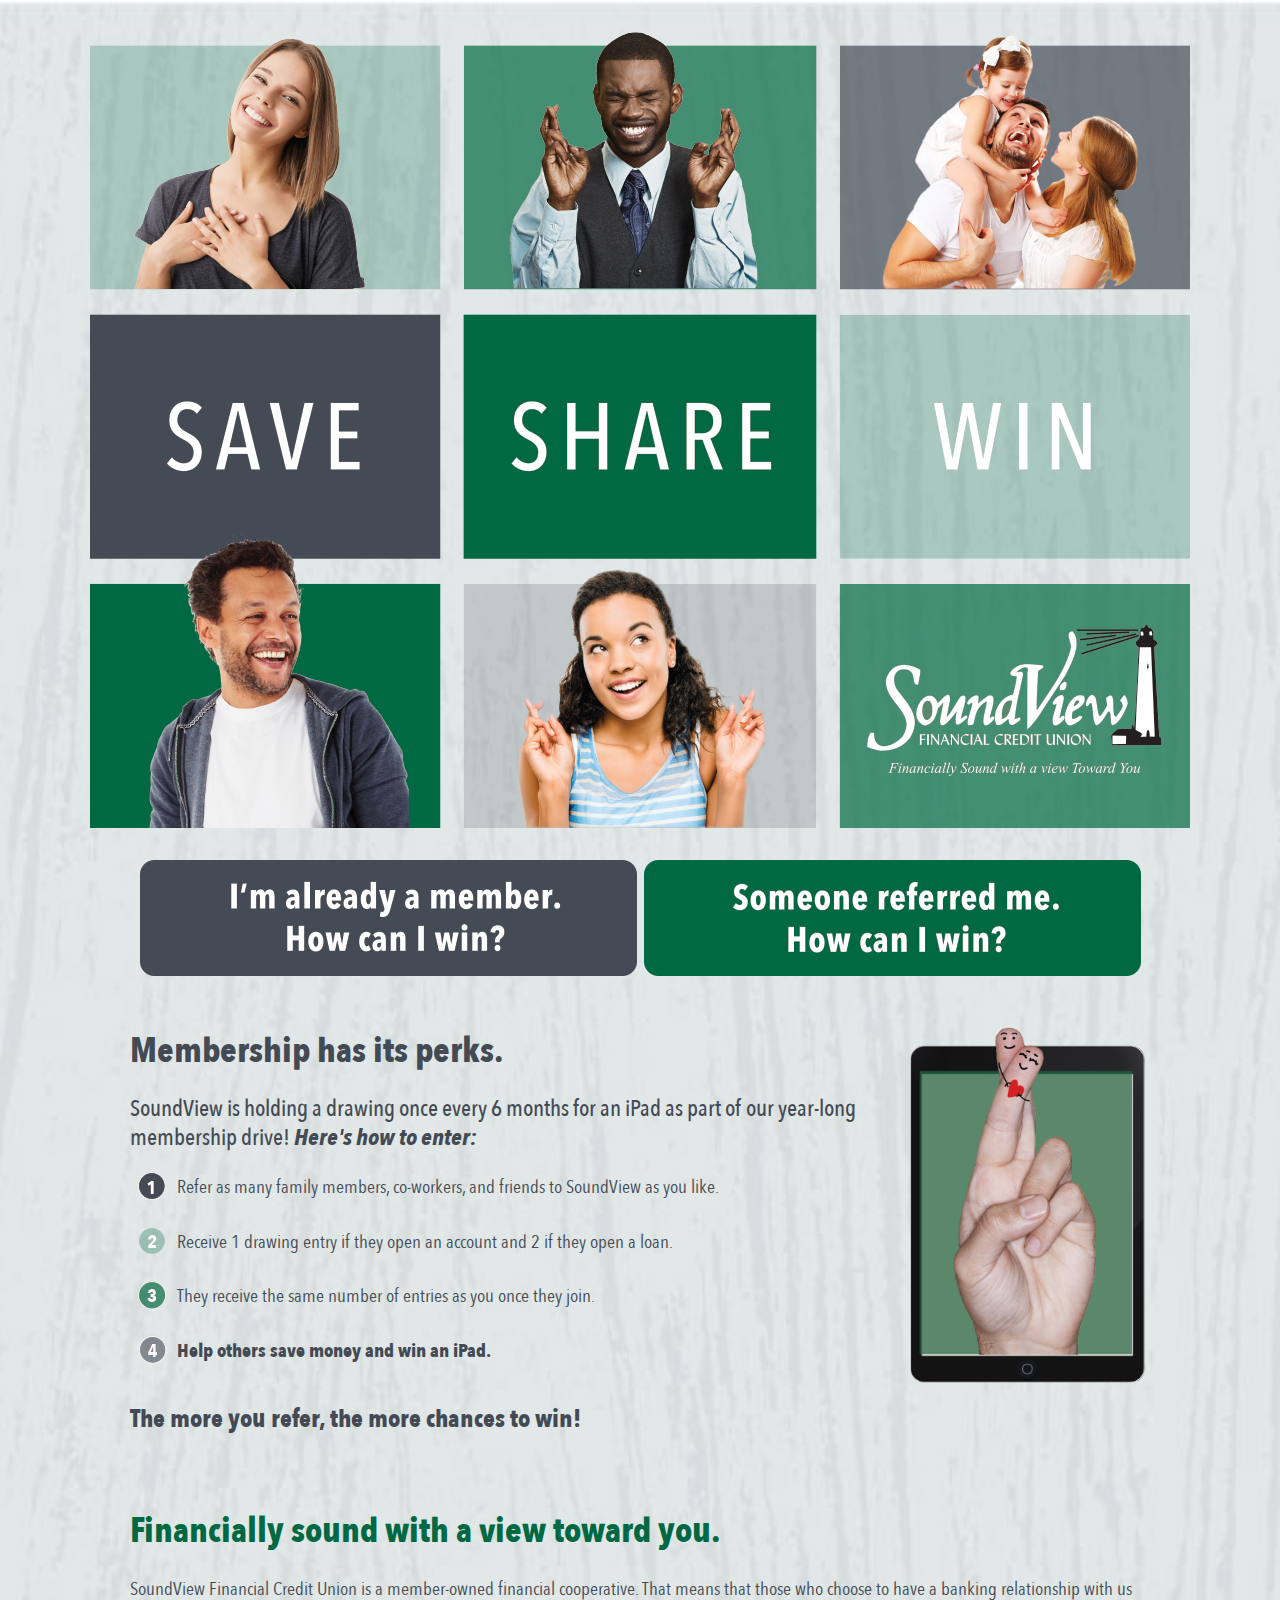
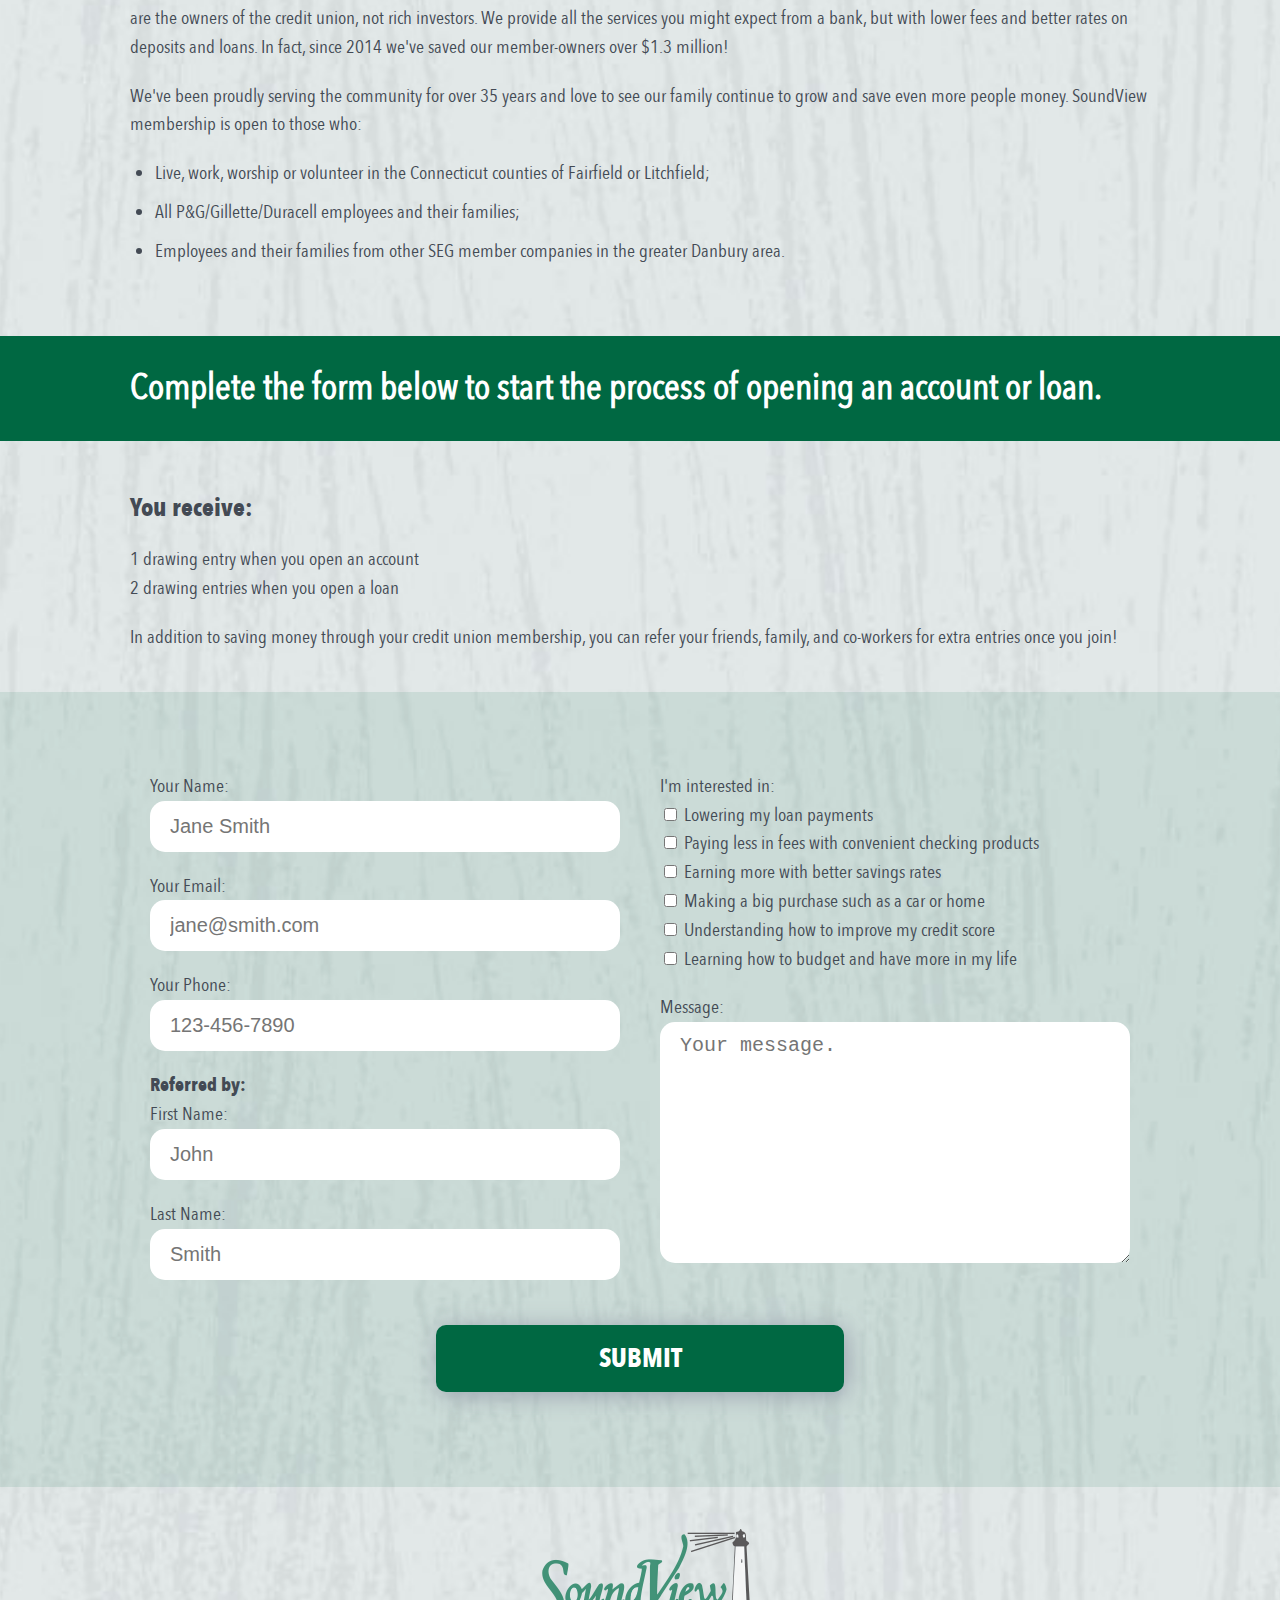
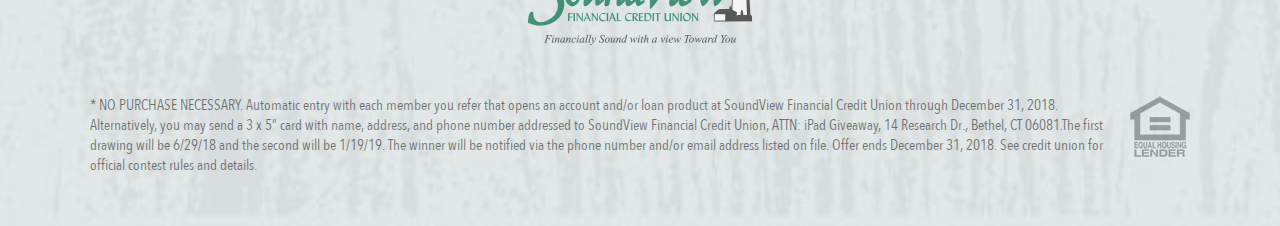
==== commit e4d9b485: "Add buttons on top of the page, and link to anchors inside the page." ====
--- a/index.html
+++ b/index.html
@@ -19,19 +19,24 @@
 		<div class="wrap">	
 			<div class="content group">
 
+				<div class="big-buttons">
+					<a href="#member"><img src="img/button-member.png" alt="Button: I'm already a member. How can I win?" class="big-button"></a>
+					<a href="#nomember"><img src="img/button-nomember.png" alt="Button: Someone referred me. How can I win?" class="big-button"></a>
+				</div>
 				<div class="quarter right">
-					<img src="img/ipad.png" class="ipad">
+					<img src="img/ipad.png" class="ipad" alt="Photo of an iPad with a persons hand with fingers crossed over the top of it.">
 				</div>
 				<div class="three-quarter right">
+					<a name="member"></a>
 					<h2>Membership has its perks.</h2>
 					<p class="large">SoundView is holding a drawing once every 6 months for an iPad as part of our year-long membership drive! <strong><em>Here's how to enter:</em></strong></p>
-					<div class="bullet-image"><img src="img/1.png"></div>
+					<div class="bullet-image"><img src="img/1.png" alt="one"></div>
 					<div class="bullet-text">Refer as many family members, co-workers, and friends to SoundView as you like.</div>
-					<div class="bullet-image"><img src="img/2.png"></div>
+					<div class="bullet-image"><img src="img/2.png" alt="two"></div>
 					<div class="bullet-text">Receive 1 drawing entry if they open an account and 2 if they open a loan.</div>
-					<div class="bullet-image"><img src="img/3.png"></div>
+					<div class="bullet-image"><img src="img/3.png" alt="three"></div>
 					<div class="bullet-text">They receive the same number of entries as you once they join.</div>
-					<div class="bullet-image"><img src="img/4.png"></div>
+					<div class="bullet-image"><img src="img/4.png" alt="four"></div>
 					<div class="bullet-text"><strong>Help others save money and win an iPad.</strong></div>
 					<div class="group"><h3>The more you refer, the more chances to win!</h3></div>
 				</div>
@@ -51,6 +56,7 @@
 		</div>
 	
 	
+		<a name="nomember"></a>
 		<div class="bg-green contact-title">
 			<div class="wrap">
 				<h3>Complete the form below to start the process of opening an account or loan.</h3>
@@ -78,9 +84,9 @@
 							<input type="text" name="phone" placeholder="123-456-7890" /></p>
 						<p><strong>Referred by:</strong><br>
 							First Name:
-							<input type="text" name="referred-fname" placeholder="John" /></p>
+							<input type="text" name="referrer-fname" placeholder="John" /></p>
 						<p>Last Name:
-							<input type="text" name="referred-lname" placeholder="Smith" /></p>
+							<input type="text" name="referrer-lname" placeholder="Smith" /></p>
 					</div>
 					<div class="half">
 						<p>I'm interested in:<br>
@@ -111,7 +117,7 @@
 
 	</main>
 
-<script src="//ajax.googleapis.com/ajax/libs/jquery/1.11.2/jquery.min.js"></script>
+<script src="//ajax.googleapis.com/ajax/libs/jquery/1.11.2/jquery.min.js?v=1"></script>
 <script src="js/main.js?v=0"></script>
 </body>
 </html>--- a/css/main.css
+++ b/css/main.css
@@ -1 +1 @@
-html,body,div,span,applet,object,iframe,h1,h2,h3,h4,h5,h6,p,blockquote,pre,a,abbr,acronym,address,big,cite,code,del,dfn,em,font,img,ins,kbd,q,s,samp,small,strike,strong,sub,sup,tt,var,dl,dt,dd,ol,ul,li,fieldset,form,label,legend,table,caption,tbody,tfoot,thead,tr,th,td{margin:0;padding:0;border:0;outline:0;font-weight:inherit;font-style:inherit;font-size:100%;font-family:inherit;vertical-align:baseline}:focus{outline:0}body{line-height:1;color:black;background:white}ol,ul{list-style:none}table{border-collapse:separate;border-spacing:0}caption,th,td{text-align:left;font-weight:normal}blockquote:before,blockquote:after,q:before,q:after{content:""}blockquote,q{quotes:"" ""}*,:before,:after{box-sizing:border-box}img,video,iframe{max-width:100%}@font-face{font-family:'Avenir Next Condensed bold';src:url("fonts/avenir-next-condensed-bold.eot");src:url("fonts/avenir-next-condensed-bold.eot?#iefix") format("embedded-opentype"),url("fonts/avenir-next-condensed-bold.woff2") format("woff2"),url("fonts/avenir-next-condensed-bold.woff") format("woff"),url("fonts/avenir-next-condensed-bold.ttf") format("truetype");font-weight:bold;font-style:normal}@font-face{font-family:'Avenir Next Condensed italic';src:url("fonts/avenir-next-condensed-italic.eot");src:url("fonts/avenir-next-condensed-italic.eot?#iefix") format("embedded-opentype"),url("fonts/avenir-next-condensed-italic.woff2") format("woff2"),url("fonts/avenir-next-condensed-italic.woff") format("woff"),url("fonts/avenir-next-condensed-italic.ttf") format("truetype");font-weight:normal;font-style:italic}@font-face{font-family:'Avenir Next Condensed';src:url("fonts/avenir-next-condensed.eot");src:url("fonts/avenir-next-condensed.eot?#iefix") format("embedded-opentype"),url("fonts/avenir-next-condensed.woff2") format("woff2"),url("fonts/avenir-next-condensed.woff") format("woff"),url("fonts/avenir-next-condensed.ttf") format("truetype");font-weight:normal;font-style:normal}@font-face{font-family:'Avenir Next Condensed Bold Italic';src:url("fonts/avenir-next-condensed-bold-italic.eot");src:url("fonts/avenir-next-condensed-bold-italic.eot?#iefix") format("embedded-opentype"),url("fonts/avenir-next-condensed-bold-italic.woff2") format("woff2"),url("fonts/avenir-next-condensed-bold-italic.woff") format("woff"),url("fonts/avenir-next-condensed-bold-italic.ttf") format("truetype");font-weight:bold;font-style:italic}@font-face{font-family:'Avenir Next Condensed Medium';src:url("fonts/avenir-next-condensed-medium.eot");src:url("fonts/avenir-next-condensed-medium.eot?#iefix") format("embedded-opentype"),url("fonts/avenir-next-condensed-medium.woff2") format("woff2"),url("fonts/avenir-next-condensed-medium.woff") format("woff"),url("fonts/avenir-next-condensed-medium.ttf") format("truetype");font-weight:500;font-style:normal}.clearfix,.group{zoom:1}.clearfix:before,.clearfix:after,.group:before,.group:after{content:"";display:table}.clearfix,.clearfix:before,.clearfix:after,.group,.group:before,.group:after{clear:both}body{font-family:"Avenir Next Condensed", sans-serif;font-size:100%;line-height:1.5em;color:#434a54;background-color:#eee}@media only screen and (min-width: 1024px){body{font-size:120%}}a{color:#009dc1;text-decoration:none;cursor:pointer}a:hover{color:#00c6f4}h1,h2,h3,h4,h5,h6,p{margin:0;padding:10px 0}h1,h2,h3,h4,h5,h6{font-weight:700;line-height:1.2em}h1{font-size:1.7em;font-family:"Avenir Next Condensed", sans-serif}h2{font-size:1.5em}h3{font-size:1.3em;line-height:1.2em}h3.caps{text-transform:uppercase;padding-top:50px}h4{font-size:1.3em;line-height:1.3em;font-family:"Avenir Next Condensed", sans-serif}p.large{font-size:1.2em;font-family:"Avenir Next Condensed Medium", sans-serif}strong{font-family:"Avenir Next Condensed Bold", sans-serif}em{font-family:"Avenir Next Condensed Italic", sans-serif}strong em,em strong{font-family:"Avenir Next Condensed Bold Italic", sans-serif}input[type=text],select,textarea{display:block;width:100%;padding:14px 20px;border:0;font-size:20px;line-height:20px;border-radius:15px;-webkit-appearance:none;background:white}input[type=text].amount,select.amount,textarea.amount{background:#fff url("[data-uri]") left center no-repeat;padding:14px 0 14px 30px}input[type=text].percent,select.percent,textarea.percent{background:#fff url("[data-uri]") right center no-repeat}select{background:#fff url([data-uri]) right center no-repeat;padding:16px 20px;width:100%}@media only screen and (min-width: 768px){.sixty,.fourty,.quarter,.three-quarter,.third,.half,.thirty,.two-third{float:left}.sixty.right,.fourty.right,.quarter.right,.three-quarter.right,.third.right,.half.right,.thirty.right,.two-third.right{float:right}.sixty{width:58%;margin:0 2%}.quarter{width:25%;padding:0 5px}.three-quarter{width:75%;padding:0 15px}.third{width:33.3%;padding:0 15px}.two-third{width:66.66%;padding:0 15px}.half{width:50%;padding:20px}.thirty{width:28%;margin:0 1%}.fourty{width:38%;margin:0 1%}}.text-center{text-align:center}.text-right{text-align:right}body{background:url(../img/bg-body.jpg) center center repeat-x;background-size:cover}@media only screen and (min-width: 1100px){body{padding:30px 0}}.bg-teal{background:#009dc1}.bg-green{background:#006842}.bg-green-light{background:rgba(0,104,66,0.1)}.bg-red{background:#ff130d}.bg-grey{background:#434a54}.bg-grey-light{background:#a9b0ba}.text-teal{color:#009dc1}.text-green{color:#006842}.text-green-light{color:rgba(0,104,66,0.1)}.text-red{color:#ff130d}.text-grey{color:#434a54}.text-grey-light{color:#a9b0ba}.wrap{max-width:1100px;margin:0 auto;position:relative;zoom:1}.wrap:before,.wrap:after{content:"";display:table}.wrap,.wrap:before,.wrap:after{clear:both}header{position:relative;text-align:center}header img{display:block}.intro{font-size:1.4em;line-height:1.6em;padding:20px;color:#707c8d}@media only screen and (min-width: 768px){.intro{font-size:1.6em;padding:40px 20px 20px 20px}}@media only screen and (min-width: 1024px){.intro{font-size:1.8em}}.intro p{padding:10px 0}@media only screen and (min-width: 768px){.intro p{padding:20px 0}}.content{padding:20px}@media only screen and (min-width: 768px){.content{padding:30px 40px}}.content h2{font-family:"Avenir Next Condensed Bold", sans-serif;font-size:1.8em;line-height:1.4em}.content h3{font-family:"Avenir Next Condensed Bold", sans-serif;font-size:1.3em;line-height:1.4em;padding:20px 0 10px 0}@media only screen and (min-width: 768px){.content .ipad{padding:10px 0 10px 10px;float:right}}.content .bullet-image{float:left;width:10%;clear:left;text-align:right;padding:8px 0}@media only screen and (min-width: 768px){.content .bullet-image{width:5%}}.content .bullet-text{float:left;width:90%;padding:10px}@media only screen and (min-width: 768px){.content .bullet-text{width:95%}}.content .three-quarter{padding:0 30px 0 0}.content .more-info{padding:30px 0 0}@media only screen and (min-width: 768px){.content .more-info{padding:50px 0 0}}.content .more-info h2{color:#006842}.content ul{list-style-type:disc;padding:5px 0 5px 25px}.content ul li{padding:5px 0}input[type=submit],button,.btn{font-family:"Avenir Next Condensed Bold", sans-serif;padding:15px;background-color:#006842;background-position:left center;background-repeat:repeat-y;color:white;border:0;border-radius:10px;font-size:1.4em;line-height:1.4em;width:100%;box-sizing:border-box;text-transform:uppercase;display:block;cursor:pointer;text-align:center;position:relative;margin:5px auto 15px;box-shadow:3px 3px 25px #9ba3af}@media only screen and (min-width: 768px){input[type=submit],button,.btn{max-width:40%}}input[type=submit] span,button span,.btn span{display:block}input[type=submit]:after,button:after,.btn:after{content:"";position:absolute;right:5px;top:50%;width:30px;height:30px;margin-top:-15px}input[type=submit]:hover,button:hover,.btn:hover{opacity:.9;color:white}input[type=submit].go-back,button.go-back,.btn.go-back{background-color:#707c8d;font-size:1.5em;color:white}input[type=submit].calculate,input[type=submit].apply,button.calculate,button.apply,.btn.calculate,.btn.apply{background-color:#009dc1}textarea{height:234px}@media only screen and (min-width: 1024px){textarea{height:241px}}.contact-title{margin-top:30px;font-size:1.5em;padding:20px 0}.contact-title h3{padding:0 20px;color:white}@media only screen and (min-width: 768px){.contact-title h3{padding:10px 40px}}.contact{padding:20px;zoom:1}.contact:before,.contact:after{content:"";display:table}.contact,.contact:before,.contact:after{clear:both}.contact .error{padding:0 20px;font-family:"Avenir Next Condensed Bold", sans-serif}@media only screen and (min-width: 768px){.contact{padding:20px 0 40px 0}}.buttons{padding:0 20px}.footer-bar{padding:40px 20px 20px 20px}.footer-bar img{opacity:.7;transition:400ms opacity ease-in-out}.footer-bar img:hover{opacity:1}.fine-print{padding:20px 20px 30px 20px;font-size:.8em;line-height:1.3em;text-align:left;color:#000;transition:400ms all ease-in-out;opacity:.5}.fine-print:hover{opacity:1}@media only screen and (min-width: 1120px){.fine-print{padding:20px 0}}.fine-print img{float:right;margin:0 0 15px 15px}
+html,body,div,span,applet,object,iframe,h1,h2,h3,h4,h5,h6,p,blockquote,pre,a,abbr,acronym,address,big,cite,code,del,dfn,em,font,img,ins,kbd,q,s,samp,small,strike,strong,sub,sup,tt,var,dl,dt,dd,ol,ul,li,fieldset,form,label,legend,table,caption,tbody,tfoot,thead,tr,th,td{margin:0;padding:0;border:0;outline:0;font-weight:inherit;font-style:inherit;font-size:100%;font-family:inherit;vertical-align:baseline}:focus{outline:0}body{line-height:1;color:black;background:white}ol,ul{list-style:none}table{border-collapse:separate;border-spacing:0}caption,th,td{text-align:left;font-weight:normal}blockquote:before,blockquote:after,q:before,q:after{content:""}blockquote,q{quotes:"" ""}*,:before,:after{box-sizing:border-box}img,video,iframe{max-width:100%}@font-face{font-family:'Avenir Next Condensed bold';src:url("fonts/avenir-next-condensed-bold.eot");src:url("fonts/avenir-next-condensed-bold.eot?#iefix") format("embedded-opentype"),url("fonts/avenir-next-condensed-bold.woff2") format("woff2"),url("fonts/avenir-next-condensed-bold.woff") format("woff"),url("fonts/avenir-next-condensed-bold.ttf") format("truetype");font-weight:bold;font-style:normal}@font-face{font-family:'Avenir Next Condensed italic';src:url("fonts/avenir-next-condensed-italic.eot");src:url("fonts/avenir-next-condensed-italic.eot?#iefix") format("embedded-opentype"),url("fonts/avenir-next-condensed-italic.woff2") format("woff2"),url("fonts/avenir-next-condensed-italic.woff") format("woff"),url("fonts/avenir-next-condensed-italic.ttf") format("truetype");font-weight:normal;font-style:italic}@font-face{font-family:'Avenir Next Condensed';src:url("fonts/avenir-next-condensed.eot");src:url("fonts/avenir-next-condensed.eot?#iefix") format("embedded-opentype"),url("fonts/avenir-next-condensed.woff2") format("woff2"),url("fonts/avenir-next-condensed.woff") format("woff"),url("fonts/avenir-next-condensed.ttf") format("truetype");font-weight:normal;font-style:normal}@font-face{font-family:'Avenir Next Condensed Bold Italic';src:url("fonts/avenir-next-condensed-bold-italic.eot");src:url("fonts/avenir-next-condensed-bold-italic.eot?#iefix") format("embedded-opentype"),url("fonts/avenir-next-condensed-bold-italic.woff2") format("woff2"),url("fonts/avenir-next-condensed-bold-italic.woff") format("woff"),url("fonts/avenir-next-condensed-bold-italic.ttf") format("truetype");font-weight:bold;font-style:italic}@font-face{font-family:'Avenir Next Condensed Medium';src:url("fonts/avenir-next-condensed-medium.eot");src:url("fonts/avenir-next-condensed-medium.eot?#iefix") format("embedded-opentype"),url("fonts/avenir-next-condensed-medium.woff2") format("woff2"),url("fonts/avenir-next-condensed-medium.woff") format("woff"),url("fonts/avenir-next-condensed-medium.ttf") format("truetype");font-weight:500;font-style:normal}.clearfix,.group{zoom:1}.clearfix:before,.clearfix:after,.group:before,.group:after{content:"";display:table}.clearfix,.clearfix:before,.clearfix:after,.group,.group:before,.group:after{clear:both}body{font-family:"Avenir Next Condensed", sans-serif;font-size:100%;line-height:1.5em;color:#434a54;background-color:#eee}@media only screen and (min-width: 1024px){body{font-size:120%}}a{color:#009dc1;text-decoration:none;cursor:pointer}a:hover{color:#00c6f4}h1,h2,h3,h4,h5,h6,p{margin:0;padding:10px 0}h1,h2,h3,h4,h5,h6{font-weight:700;line-height:1.2em}h1{font-size:1.7em;font-family:"Avenir Next Condensed", sans-serif}h2{font-size:1.5em}h3{font-size:1.3em;line-height:1.2em}h3.caps{text-transform:uppercase;padding-top:50px}h4{font-size:1.3em;line-height:1.3em;font-family:"Avenir Next Condensed", sans-serif}p.large{font-size:1.2em;font-family:"Avenir Next Condensed Medium", sans-serif}strong{font-family:"Avenir Next Condensed Bold", sans-serif}em{font-family:"Avenir Next Condensed Italic", sans-serif}strong em,em strong{font-family:"Avenir Next Condensed Bold Italic", sans-serif}input[type=text],select,textarea{display:block;width:100%;padding:14px 20px;border:0;font-size:20px;line-height:20px;border-radius:15px;-webkit-appearance:none;background:white}input[type=text].amount,select.amount,textarea.amount{background:#fff url("[data-uri]") left center no-repeat;padding:14px 0 14px 30px}input[type=text].percent,select.percent,textarea.percent{background:#fff url("[data-uri]") right center no-repeat}select{background:#fff url([data-uri]) right center no-repeat;padding:16px 20px;width:100%}@media only screen and (min-width: 768px){.sixty,.fourty,.quarter,.three-quarter,.third,.half,.thirty,.two-third{float:left}.sixty.right,.fourty.right,.quarter.right,.three-quarter.right,.third.right,.half.right,.thirty.right,.two-third.right{float:right}.sixty{width:58%;margin:0 2%}.quarter{width:25%;padding:0 5px}.three-quarter{width:75%;padding:0 15px}.third{width:33.3%;padding:0 15px}.two-third{width:66.66%;padding:0 15px}.half{width:50%;padding:20px}.thirty{width:28%;margin:0 1%}.fourty{width:38%;margin:0 1%}}.text-center{text-align:center}.text-right{text-align:right}body{background:url(../img/bg-body.jpg) center center repeat-x;background-size:cover}@media only screen and (min-width: 1100px){body{padding:30px 0}}.bg-teal{background:#009dc1}.bg-green{background:#006842}.bg-green-light{background:rgba(0,104,66,0.1)}.bg-red{background:#ff130d}.bg-grey{background:#434a54}.bg-grey-light{background:#a9b0ba}.text-teal{color:#009dc1}.text-green{color:#006842}.text-green-light{color:rgba(0,104,66,0.1)}.text-red{color:#ff130d}.text-grey{color:#434a54}.text-grey-light{color:#a9b0ba}.wrap{max-width:1100px;margin:0 auto;position:relative;zoom:1}.wrap:before,.wrap:after{content:"";display:table}.wrap,.wrap:before,.wrap:after{clear:both}header{position:relative;text-align:center}header img{display:block}.intro{font-size:1.4em;line-height:1.6em;padding:20px;color:#707c8d}@media only screen and (min-width: 768px){.intro{font-size:1.6em;padding:40px 20px 20px 20px}}@media only screen and (min-width: 1024px){.intro{font-size:1.8em}}.intro p{padding:10px 0}@media only screen and (min-width: 768px){.intro p{padding:20px 0}}.big-buttons{text-align:center;padding-bottom:30px}@media only screen and (min-width: 768px){.big-buttons img{max-width:49%}}.content{padding:20px}@media only screen and (min-width: 768px){.content{padding:30px 40px}}.content h2{font-family:"Avenir Next Condensed Bold", sans-serif;font-size:1.8em;line-height:1.4em}.content h3{font-family:"Avenir Next Condensed Bold", sans-serif;font-size:1.3em;line-height:1.4em;padding:20px 0 10px 0}@media only screen and (min-width: 768px){.content .ipad{padding:10px 0 10px 10px;float:right}}.content .bullet-image{float:left;width:10%;clear:left;text-align:right;padding:8px 0}@media only screen and (min-width: 768px){.content .bullet-image{width:5%}}.content .bullet-text{float:left;width:90%;padding:10px}@media only screen and (min-width: 768px){.content .bullet-text{width:95%}}.content .three-quarter{padding:0 30px 0 0}.content .more-info{padding:30px 0 0}@media only screen and (min-width: 768px){.content .more-info{padding:50px 0 0}}.content .more-info h2{color:#006842}.content ul{list-style-type:disc;padding:5px 0 5px 25px}.content ul li{padding:5px 0}input[type=submit],button,.btn{font-family:"Avenir Next Condensed Bold", sans-serif;padding:15px;background-color:#006842;background-position:left center;background-repeat:repeat-y;color:white;border:0;border-radius:10px;font-size:1.4em;line-height:1.4em;width:100%;box-sizing:border-box;text-transform:uppercase;display:block;cursor:pointer;text-align:center;position:relative;margin:5px auto 15px;box-shadow:3px 3px 25px #9ba3af}@media only screen and (min-width: 768px){input[type=submit],button,.btn{max-width:40%}}input[type=submit] span,button span,.btn span{display:block}input[type=submit]:after,button:after,.btn:after{content:"";position:absolute;right:5px;top:50%;width:30px;height:30px;margin-top:-15px}input[type=submit]:hover,button:hover,.btn:hover{opacity:.9;color:white}input[type=submit].go-back,button.go-back,.btn.go-back{background-color:#707c8d;font-size:1.5em;color:white}input[type=submit].calculate,input[type=submit].apply,button.calculate,button.apply,.btn.calculate,.btn.apply{background-color:#009dc1}textarea{height:234px}@media only screen and (min-width: 1024px){textarea{height:241px}}.contact-title{margin-top:30px;font-size:1.5em;padding:20px 0}.contact-title h3{padding:0 20px;color:white}@media only screen and (min-width: 768px){.contact-title h3{padding:10px 40px}}.contact{padding:20px;zoom:1}.contact:before,.contact:after{content:"";display:table}.contact,.contact:before,.contact:after{clear:both}.contact .error{padding:0 20px;font-family:"Avenir Next Condensed Bold", sans-serif}@media only screen and (min-width: 768px){.contact{padding:20px 0 40px 0}}.buttons{padding:0 20px}.footer-bar{padding:40px 20px 20px 20px}.footer-bar img{opacity:.7;transition:400ms opacity ease-in-out}.footer-bar img:hover{opacity:1}.fine-print{padding:20px 20px 30px 20px;font-size:.8em;line-height:1.3em;text-align:left;color:#000;transition:400ms all ease-in-out;opacity:.5}.fine-print:hover{opacity:1}@media only screen and (min-width: 1120px){.fine-print{padding:20px 0}}.fine-print img{float:right;margin:0 0 15px 15px}
